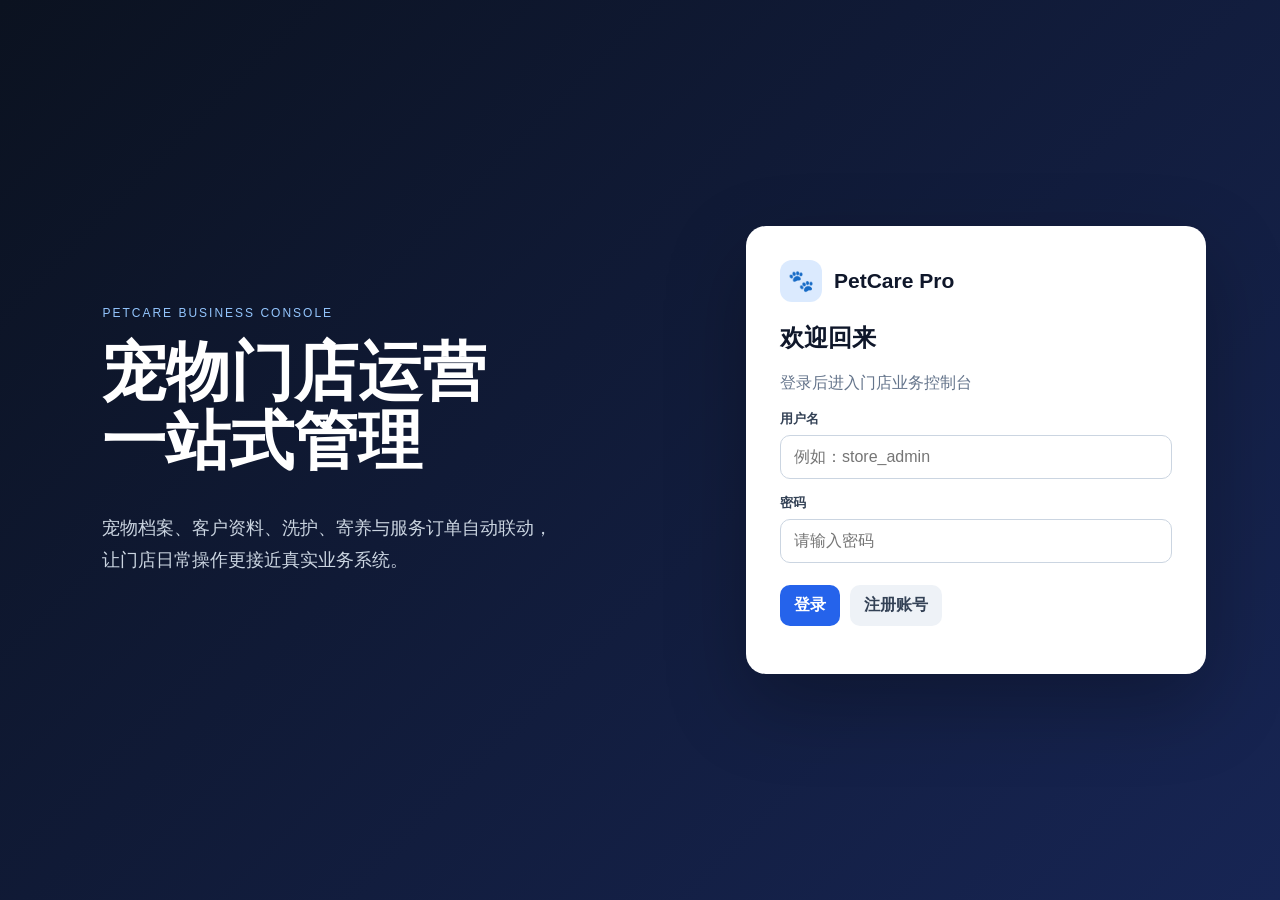
==== wwwroot/index.html @ d67b65ec "Add pet search in services and pet preview in customers" ====
<!doctype html>
<html lang="zh-CN">
<head>
<meta charset="utf-8">
<meta name="viewport" content="width=device-width,initial-scale=1">
<title>PetCare Pro</title>
<style>
:root{--navy:#0f172a;--blue:#2563eb;--blue2:#1d4ed8;--bg:#f6f8fc;--line:#e2e8f0;--muted:#64748b;--text:#0f172a;--white:#fff;--danger:#dc2626}
*{box-sizing:border-box}body{margin:0;font-family:Inter,"PingFang SC","Microsoft YaHei",sans-serif;background:var(--bg);color:var(--text)}button,input,select{font:inherit}.hidden{display:none!important}.login{min-height:100vh;display:grid;grid-template-columns:1.05fr .95fr;background:linear-gradient(135deg,#0b1220,#172554)}.hero{padding:8vw;color:#fff;display:flex;flex-direction:column;justify-content:center}.hero h1{font-size:clamp(36px,5vw,66px);line-height:1.08;margin:18px 0}.hero p{max-width:620px;color:#cbd5e1;font-size:18px;line-height:1.8}.kicker{font-size:12px;letter-spacing:2px;color:#93c5fd}.login-side{display:grid;place-items:center;padding:28px}.card-login{width:min(460px,94vw);background:#fff;border-radius:20px;padding:34px;box-shadow:0 30px 80px #0004}.brand{display:flex;align-items:center;gap:12px;font-size:21px;font-weight:800}.brandmark{width:42px;height:42px;display:grid;place-items:center;border-radius:12px;background:#dbeafe}.field{display:grid;gap:7px;margin-top:15px}.field label{font-size:13px;font-weight:700;color:#334155}.field input,.field select{width:100%;border:1px solid #cbd5e1;border-radius:10px;padding:12px 13px;background:#fff;outline:none}.field input:focus,.field select:focus{border-color:#2563eb;box-shadow:0 0 0 3px #2563eb18}.btn{border:0;border-radius:10px;padding:10px 14px;cursor:pointer;font-weight:700}.primary{background:var(--blue);color:white}.primary:hover{background:var(--blue2)}.secondary{background:#eef2f7;color:#334155}.danger{background:#fee2e2;color:#b91c1c}.login-actions{display:flex;gap:10px;margin-top:22px}.msg{margin-top:14px;color:#b91c1c;font-size:14px}.shell{display:grid;grid-template-columns:250px 1fr;min-height:100vh}.side{background:var(--navy);color:white;padding:22px 16px;position:sticky;top:0;height:100vh}.side .brand{padding:0 8px 22px;border-bottom:1px solid #ffffff14}.nav{display:grid;gap:6px;margin-top:22px}.nav button{border:0;background:transparent;color:#cbd5e1;text-align:left;padding:12px 14px;border-radius:10px;cursor:pointer}.nav button.active,.nav button:hover{background:#2563eb;color:white}.main{min-width:0}.topbar{height:76px;background:white;border-bottom:1px solid var(--line);display:flex;align-items:center;justify-content:space-between;padding:0 28px;position:sticky;top:0;z-index:5}.topbar h1{font-size:22px;margin:0}.topbar small{color:var(--muted)}.content{padding:26px}.stats{display:grid;grid-template-columns:repeat(4,1fr);gap:16px}.stat,.panel{background:white;border:1px solid #e6eaf0;border-radius:14px;box-shadow:0 4px 14px #0f172a0b}.stat{padding:22px}.stat b{font-size:30px;display:block;margin-top:8px}.panel{padding:20px;margin-top:18px}.toolbar{display:flex;gap:10px;justify-content:space-between;align-items:center;margin-bottom:16px}.toolbar .left{display:flex;gap:10px;align-items:center;flex-wrap:wrap}.search{border:1px solid #dbe2ea;border-radius:9px;padding:10px 12px;width:min(320px,52vw)}table{width:100%;border-collapse:collapse}th,td{padding:13px 10px;border-bottom:1px solid #edf0f4;text-align:left;font-size:14px}th{color:#475569;background:#f8fafc}.actions{display:flex;gap:7px}.empty{text-align:center;color:#94a3b8;padding:32px}.modal-bg{position:fixed;inset:0;background:#0f172a88;display:grid;place-items:center;padding:20px;z-index:20}.modal{width:min(650px,96vw);max-height:90vh;overflow:auto;background:#fff;border-radius:16px;padding:22px}.modal h3{margin:0 0 6px}.modal-sub{color:#64748b;font-size:13px;margin-bottom:14px}.grid2{display:grid;grid-template-columns:1fr 1fr;gap:12px}.modal-actions{display:flex;justify-content:flex-end;gap:9px;margin-top:20px}.hamb{display:none}.pet-grid{display:grid;grid-template-columns:repeat(3,1fr);gap:14px}.pet-card{border:1px solid #e2e8f0;border-radius:14px;padding:16px;background:#fff}.pet-card h4{margin:0 0 6px;font-size:17px}.pet-meta{font-size:13px;color:#64748b;line-height:1.7;margin-bottom:12px}.pet-actions{display:flex;gap:8px;flex-wrap:wrap}.section-title{display:flex;align-items:center;justify-content:space-between;gap:10px;margin-bottom:14px}.section-title h3{margin:0}.badge{display:inline-flex;align-items:center;padding:4px 8px;border-radius:999px;background:#eff6ff;color:#1d4ed8;font-size:12px;font-weight:700}.notice{padding:12px 14px;background:#eff6ff;border:1px solid #bfdbfe;border-radius:10px;color:#1e40af;font-size:13px;margin-bottom:14px}.pet-preview{margin-top:10px;border:1px solid #dbeafe;background:#f8fbff;border-radius:12px;padding:14px}.pet-preview strong{font-size:16px}.pet-preview small{display:block;color:#64748b;margin-top:5px;line-height:1.7}.search-area{display:flex;gap:10px;align-items:center;flex-wrap:wrap;margin:12px 0 16px}.search-area .search{flex:1;min-width:240px}.ellipsis-note{font-size:12px;color:#94a3b8;margin-top:10px}
@media(max-width:1100px){.pet-grid{grid-template-columns:repeat(2,1fr)}}
@media(max-width:900px){.login{grid-template-columns:1fr}.hero{display:none}.shell{grid-template-columns:1fr}.side{position:fixed;left:-260px;z-index:15;width:250px;transition:.2s}.side.open{left:0}.hamb{display:inline-flex}.stats{grid-template-columns:1fr 1fr}.content{padding:16px}.topbar{padding:0 16px}.toolbar{align-items:flex-start;flex-direction:column}.toolbar .left{width:100%}.search{width:100%}.panel{overflow:auto}}
@media(max-width:560px){.stats,.pet-grid,.grid2{grid-template-columns:1fr}.login-side{padding:14px}.card-login{padding:24px}th,td{white-space:nowrap}}
</style>
</head>
<body>
<div id="login" class="login"><section class="hero"><span class="kicker">PETCARE BUSINESS CONSOLE</span><h1>宠物门店运营<br>一站式管理</h1><p>宠物档案、客户资料、洗护、寄养与服务订单自动联动，让门店日常操作更接近真实业务系统。</p></section><section class="login-side"><div class="card-login"><div class="brand"><div class="brandmark">🐾</div>PetCare Pro</div><h2>欢迎回来</h2><p style="color:#64748b">登录后进入门店业务控制台</p><div class="field"><label>用户名</label><input id="username" placeholder="例如：store_admin"></div><div class="field"><label>密码</label><input id="password" type="password" placeholder="请输入密码"></div><div class="login-actions"><button class="btn primary" onclick="doLogin()">登录</button><button class="btn secondary" onclick="registerUser()">注册账号</button></div><div id="loginMsg" class="msg"></div></div></section></div>
<div id="app" class="shell hidden"><aside id="side" class="side"><div class="brand"><div class="brandmark">🐾</div><span>PetCare Pro</span></div><nav id="nav" class="nav"></nav></aside><main class="main"><header class="topbar"><div style="display:flex;align-items:center;gap:12px"><button class="btn secondary hamb" onclick="side.classList.toggle('open')">☰</button><div><h1 id="pageTitle">运营概览</h1><small id="pageSub">查看门店核心业务数据</small></div></div><div style="display:flex;align-items:center;gap:10px"><span id="who" style="font-weight:700"></span><button class="btn secondary" onclick="logout()">退出</button></div></header><section id="content" class="content"></section></main></div>
<div id="modal" class="modal-bg hidden" onclick="if(event.target===this)closeModal()"><div class="modal"><h3 id="modalTitle"></h3><div id="modalSub" class="modal-sub"></div><div id="modalBody"></div><div class="modal-actions"><button class="btn secondary" onclick="closeModal()">取消</button><button class="btn primary" id="modalSave">保存</button></div></div></div>
<script>
const navItems=[['dashboard','运营概览'],['pet','宠物管理'],['customer','客户管理'],['wash','洗护管理'],['boarding','寄养管理'],['order','服务订单']];
let current='dashboard',cache=[],pets=[];
const esc=s=>String(s??'').replace(/[&<>"']/g,m=>({'&':'&amp;','<':'&lt;','>':'&gt;','"':'&quot;',"'":'&#39;'}[m]));
async function api(url,opt={}){const r=await fetch(url,{credentials:'include',headers:{'Content-Type':'application/json',...(opt.headers||{})},...opt});if(r.status===401){showLogin();throw Error('请重新登录')}if(!r.ok)throw Error((await r.text()).replace(/^"|"$/g,'')||'操作失败');const t=await r.text();return t?JSON.parse(t):null}
async function refreshPets(){pets=await api('/api/pets')}
async function boot(){try{const me=await api('/api/auth/me');who.textContent=me.name;showApp();renderNav();await refreshPets();await go('dashboard')}catch{showLogin()}}
function showLogin(){login.classList.remove('hidden');app.classList.add('hidden')}function showApp(){login.classList.add('hidden');app.classList.remove('hidden')}
async function doLogin(){loginMsg.textContent='';try{const r=await api('/api/auth/login',{method:'POST',body:JSON.stringify({name:username.value,password:password.value})});who.textContent=r.name;showApp();renderNav();await refreshPets();await go('dashboard')}catch(e){loginMsg.style.color='#b91c1c';loginMsg.textContent='用户名或密码错误'}}
async function registerUser(){loginMsg.textContent='';try{await api('/api/auth/register',{method:'POST',body:JSON.stringify({name:username.value,password:password.value})});loginMsg.style.color='#15803d';loginMsg.textContent='注册成功，请点击登录'}catch(e){loginMsg.style.color='#b91c1c';loginMsg.textContent=e.message}}
async function logout(){await fetch('/api/auth/logout',{method:'POST',credentials:'include'});showLogin()}
function renderNav(){nav.innerHTML=navItems.map(([k,l])=>`<button class="${current===k?'active':''}" onclick="go('${k}')">${l}</button>`).join('')}
async function go(k){current=k;side.classList.remove('open');renderNav();if(k==='dashboard'){pageTitle.textContent='运营概览';pageSub.textContent='查看门店核心业务数据';const d=await api('/api/dashboard');content.innerHTML=`<div class="stats">${[['宠物档案',d.pets],['客户数量',d.customers],['寄养中',d.boardings],['服务订单',d.orders]].map(x=>`<div class="stat"><span style="color:#64748b">${x[0]}</span><b>${x[1]}</b></div>`).join('')}</div><div class="panel"><h3>业务联动</h3><p style="color:#64748b;line-height:1.8">洗护和寄养可按宠物编号、名称或品种搜索宠物；新增服务后自动生成订单。客户也可以绑定宠物编号并预览宠物档案。</p></div>`;return}
if(k==='pet'){pageTitle.textContent='宠物管理';pageSub.textContent='维护宠物档案，并同步给洗护与寄养使用';cache=await api('/api/pets');pets=cache;renderPetTable();return}
if(k==='wash'){pageTitle.textContent='洗护管理';pageSub.textContent='搜索宠物后快速添加洗护项目';await refreshPets();cache=await api('/api/washes');renderServicePage('wash');return}
if(k==='boarding'){pageTitle.textContent='寄养管理';pageSub.textContent='搜索宠物后快速添加寄养记录';await refreshPets();cache=await api('/api/boardings');renderServicePage('boarding');return}
if(k==='customer'){pageTitle.textContent='客户管理';pageSub.textContent='维护客户资料并关联宠物档案';await refreshPets();cache=await api('/api/customers');renderCustomerTable();return}
if(k==='order'){pageTitle.textContent='服务订单';pageSub.textContent='洗护和寄养新增后自动进入订单列表';cache=await api('/api/orders');renderOrderTable();return}}
function petCardHtml(p,kind){return `<div class="pet-card"><div class="section-title"><h4>${esc(p.name)}</h4><span class="badge">${esc(p.id)}</span></div><div class="pet-meta">品种：${esc(p.breed||'未填写')}<br>性别：${esc(p.gender||'未填写')} · 年龄：${esc(p.age??'未填写')} · 体重：${esc(p.weight??'未填写')} kg</div><div class="pet-actions"><button class="btn primary" onclick="openService('${kind}','${esc(p.id)}')">${kind==='wash'?'＋ 添加洗护':'＋ 添加寄养'}</button></div></div>`}
function renderServicePage(kind){const title=kind==='wash'?'查找洗护宠物':'查找寄养宠物';const cols=kind==='wash'?[['id','编号'],['petName','宠物'],['name','洗护项目'],['price','价格'],['time','预计时长']]:[['id','编号'],['petName','宠物'],['startDate','开始时间'],['endDate','结束时间'],['pricePerDay','每日价格'],['status','状态']];content.innerHTML=`<div class="panel"><div class="section-title"><div><h3>${title}</h3><div style="color:#64748b;font-size:13px;margin-top:5px">输入宠物编号、名称或品种进行搜索，不再一次性展示全部宠物</div></div><span class="badge">宠物 ${pets.length} 只</span></div><div class="search-area"><input id="petServiceSearch" class="search" placeholder="例如：PET001 / 豆豆 / 泰迪" oninput="searchPetsForService('${kind}')"><button class="btn secondary" onclick="clearPetSearch('${kind}')">清空</button></div><div id="petSearchResult"><div class="empty">请输入宠物编号、名称或品种开始搜索</div></div><div class="ellipsis-note">宠物较多时仅显示最相关的前 8 个结果，避免页面过长 ……</div></div><div class="panel"><div class="toolbar"><div class="left"><input id="recordSearch" class="search" placeholder="搜索已有服务记录" oninput="filterRecords('${kind}')"><button class="btn secondary" onclick="openService('${kind}')">＋ 手动新增</button></div><span style="color:#64748b">已有 ${cache.length} 条记录</span></div><div id="tableWrap"></div></div>`;drawTable(cache,cols,kind)}
function searchPetsForService(kind){const q=petServiceSearch.value.trim().toLowerCase();if(!q){petSearchResult.innerHTML='<div class="empty">请输入宠物编号、名称或品种开始搜索</div>';return}const matches=pets.filter(p=>[p.id,p.name,p.breed,p.gender].some(v=>String(v??'').toLowerCase().includes(q))).slice(0,8);petSearchResult.innerHTML=matches.length?`<div class="pet-grid">${matches.map(p=>petCardHtml(p,kind)).join('')}</div>`:'<div class="empty">没有找到对应宠物，请检查编号或名称</div>'}
function clearPetSearch(kind){petServiceSearch.value='';searchPetsForService(kind)}
function filterRecords(kind){const q=recordSearch.value.toLowerCase();const cols=kind==='wash'?[['id','编号'],['petName','宠物'],['name','洗护项目'],['price','价格'],['time','预计时长']]:[['id','编号'],['petName','宠物'],['startDate','开始时间'],['endDate','结束时间'],['pricePerDay','每日价格'],['status','状态']];drawTable(cache.filter(x=>JSON.stringify(x).toLowerCase().includes(q)),cols,kind)}
function renderPetTable(){const cols=[['id','编号'],['name','名称'],['age','年龄'],['breed','品种'],['gender','性别'],['weight','体重(kg)']];content.innerHTML=`<div class="panel"><div class="toolbar"><div class="left"><input id="petListSearch" class="search" placeholder="搜索宠物" oninput="filterPetList()"><button class="btn primary" onclick="openPet()">＋ 新增宠物</button></div><span style="color:#64748b">共 ${cache.length} 只</span></div><div id="tableWrap"></div></div>`;drawTable(cache,cols,'pet')}
function filterPetList(){const q=petListSearch.value.toLowerCase();drawTable(cache.filter(x=>JSON.stringify(x).toLowerCase().includes(q)),[['id','编号'],['name','名称'],['age','年龄'],['breed','品种'],['gender','性别'],['weight','体重(kg)']],'pet')}
function renderCustomerTable(){const cols=[['id','编号'],['name','姓名'],['phone','电话'],['petId','宠物编号'],['petName','宠物名称'],['address','地址']];content.innerHTML=`<div class="panel"><div class="toolbar"><div class="left"><input id="customerSearch" class="search" placeholder="搜索客户或宠物" oninput="filterCustomer()"><button class="btn primary" onclick="openCustomer()">＋ 新增客户</button></div><span style="color:#64748b">共 ${cache.length} 条</span></div><div id="tableWrap"></div></div>`;drawTable(cache,cols,'customer')}
function filterCustomer(){const q=customerSearch.value.toLowerCase();drawTable(cache.filter(x=>JSON.stringify(x).toLowerCase().includes(q)),[['id','编号'],['name','姓名'],['phone','电话'],['petId','宠物编号'],['petName','宠物名称'],['address','地址']],'customer')}
function renderOrderTable(){const cols=[['id','订单编号'],['petName','宠物'],['serviceType','服务类型'],['price','金额'],['createTime','创建时间'],['status','状态']];content.innerHTML=`<div class="panel"><div class="toolbar"><div class="left"><input id="orderSearch" class="search" placeholder="搜索订单" oninput="filterOrder()"><button class="btn primary" onclick="openOrder()">＋ 新增订单</button></div><span style="color:#64748b">共 ${cache.length} 条</span></div><div id="tableWrap"></div></div>`;drawTable(cache,cols,'order')}
function filterOrder(){const q=orderSearch.value.toLowerCase();drawTable(cache.filter(x=>JSON.stringify(x).toLowerCase().includes(q)),[['id','订单编号'],['petName','宠物'],['serviceType','服务类型'],['price','金额'],['createTime','创建时间'],['status','状态']],'order')}
function drawTable(list,cols,kind){tableWrap.innerHTML=list.length?`<table><thead><tr>${cols.map(c=>`<th>${c[1]}</th>`).join('')}<th>操作</th></tr></thead><tbody>${list.map(x=>`<tr>${cols.map(c=>`<td>${esc(x[c[0]]??'')}</td>`).join('')}<td class="actions"><button class="btn secondary" onclick='editRow("${kind}",${JSON.stringify(x).replace(/'/g,"&#39;")})'>编辑</button><button class="btn danger" onclick="removeRow('${kind}','${esc(x.id)}')">删除</button></td></tr>`).join('')}</tbody></table>`:`<div class="empty">暂无记录</div>`}
function petSelect(value=''){return `<select data-k="petId"><option value="">请选择宠物</option>${pets.map(p=>`<option value="${esc(p.id)}" ${p.id===value?'selected':''}>${esc(p.name)}（${esc(p.id)} · ${esc(p.breed||'未填品种')}）</option>`).join('')}</select>`}
function fld(label,key,value='',type='text',placeholder=''){return `<div class="field"><label>${label}</label><input data-k="${key}" type="${type}" value="${esc(value)}" placeholder="${esc(placeholder)}"></div>`}
function getData(){const d={};modalBody.querySelectorAll('[data-k]').forEach(i=>d[i.dataset.k]=i.value);return d}
function openPet(data=null){modal.classList.remove('hidden');modalTitle.textContent=data?'编辑宠物档案':'新增宠物档案';modalSub.textContent='保存后会自动同步给洗护、寄养和客户关联使用';modalBody.innerHTML=`<div class="grid2">${fld('宠物编号','id',data?.id||'','text','例如：PET001')}${fld('宠物名称','name',data?.name||'','text','例如：豆豆')}${fld('年龄','age',data?.age??'','number','例如：3')}<div class="field"><label>品种</label><input data-k="breed" list="breedList" value="${esc(data?.breed||'')}" placeholder="选择常用品种或自己输入"><datalist id="breedList"><option>泰迪</option><option>比熊</option><option>金毛</option><option>拉布拉多</option><option>柯基</option><option>柴犬</option><option>博美</option><option>边牧</option><option>英短</option><option>美短</option><option>布偶</option><option>中华田园猫</option></datalist></div><div class="field"><label>性别</label><select data-k="gender"><option value="">请选择公母</option><option ${data?.gender==='公'?'selected':''}>公</option><option ${data?.gender==='母'?'selected':''}>母</option><option ${data?.gender==='未知'?'selected':''}>未知</option></select></div>${fld('体重(kg)','weight',data?.weight??'','number','例如：6.5')}</div>`;if(data)modalBody.querySelector('[data-k="id"]').disabled=true;modalSave.onclick=async()=>{const d=getData();await api(data?`/api/pets/${encodeURIComponent(data.id)}`:'/api/pets',{method:data?'PUT':'POST',body:JSON.stringify(d)});closeModal();await go('pet')}}
function openService(kind,petId='',data=null){modal.classList.remove('hidden');modalTitle.textContent=kind==='wash'?(data?'编辑洗护记录':'新增洗护项目'):(data?'编辑寄养记录':'新增寄养记录');modalSub.textContent='宠物来源于宠物管理，保存后会自动生成服务订单';if(kind==='wash'){modalBody.innerHTML=`<div class="grid2">${fld('洗护编号','id',data?.id||'','text','例如：W001')}<div class="field"><label>宠物</label>${petSelect(data?.petId||petId)}</div>${fld('洗护项目','name',data?.name||'','text','例如：基础洗护')}${fld('价格','price',data?.price??'','number','例如：88')}${fld('预计时长','time',data?.time||'','text','例如：60分钟')}</div>`}else{modalBody.innerHTML=`<div class="grid2">${fld('寄养编号','id',data?.id||'','text','例如：B001')}<div class="field"><label>宠物</label>${petSelect(data?.petId||petId)}</div>${fld('开始时间','startDate',data?.startDate||'','datetime-local')}${fld('结束时间','endDate',data?.endDate||'','datetime-local')}${fld('每日价格','pricePerDay',data?.pricePerDay??'','number','例如：120')}<div class="field"><label>状态</label><select data-k="status"><option ${data?.status==='预约中'?'selected':''}>预约中</option><option ${data?.status==='寄养中'?'selected':''}>寄养中</option><option ${data?.status==='已完成'?'selected':''}>已完成</option></select></div></div>`}if(data)modalBody.querySelector('[data-k="id"]').disabled=true;modalSave.onclick=async()=>{const d=getData();const u=kind==='wash'?'/api/washes':'/api/boardings';await api(data?`${u}/${encodeURIComponent(data.id)}`:u,{method:data?'PUT':'POST',body:JSON.stringify(d)});closeModal();await go(kind)}}
function petPreviewHtml(p){return p?`<div class="pet-preview"><strong>🐾 ${esc(p.name)} <span class="badge">${esc(p.id)}</span></strong><small>品种：${esc(p.breed||'未填写')}　性别：${esc(p.gender||'未填写')}<br>年龄：${esc(p.age??'未填写')}　体重：${esc(p.weight??'未填写')} kg</small></div>`:`<div class="pet-preview" style="border-color:#fecaca;background:#fff7f7"><small style="color:#b91c1c">没有找到这个宠物编号</small></div>`}
function updateCustomerPetPreview(){const el=modalBody.querySelector('[data-k="petId"]');const box=document.getElementById('customerPetPreview');if(!el||!box)return;const id=el.value.trim().toLowerCase();if(!id){box.innerHTML='<div class="pet-preview"><small>输入宠物编号后，这里会显示对应宠物的小卡片</small></div>';return}const p=pets.find(x=>String(x.id).toLowerCase()===id);box.innerHTML=petPreviewHtml(p)}
function openCustomer(data=null){modal.classList.remove('hidden');modalTitle.textContent=data?'编辑客户':'新增客户';modalSub.textContent='填写宠物编号后，会立即显示对应宠物档案卡片';modalBody.innerHTML=`<div class="grid2">${fld('客户编号','id',data?.id||'','text','例如：C001')}${fld('客户姓名','name',data?.name||'','text','例如：张先生')}${fld('电话','phone',data?.phone||'','text','请输入联系电话')}${fld('地址','address',data?.address||'','text','请输入地址')}<div class="field" style="grid-column:1/-1"><label>宠物编号</label><input data-k="petId" value="${esc(data?.petId||'')}" placeholder="例如：PET001" oninput="updateCustomerPetPreview()"><div id="customerPetPreview"></div></div></div>`;if(data)modalBody.querySelector('[data-k="id"]').disabled=true;updateCustomerPetPreview();modalSave.onclick=async()=>{const d=getData();await api(data?`/api/customers/${encodeURIComponent(data.id)}`:'/api/customers',{method:data?'PUT':'POST',body:JSON.stringify(d)});closeModal();await go('customer')}}
function openOrder(data=null){modal.classList.remove('hidden');modalTitle.textContent=data?'编辑订单':'新增订单';modalSub.textContent='';modalBody.innerHTML=`<div class="grid2">${fld('订单编号','id',data?.id||'','text','例如：O001')}<div class="field"><label>宠物</label>${petSelect(data?.petId||'')}</div>${fld('服务类型','serviceType',data?.serviceType||'','text','例如：美容')}${fld('金额','price',data?.price??'','number','例如：100')}${fld('创建时间','createTime',data?.createTime||'','datetime-local')}<div class="field"><label>状态</label><select data-k="status"><option ${data?.status==='待完成'?'selected':''}>待完成</option><option ${data?.status==='进行中'?'selected':''}>进行中</option><option ${data?.status==='已完成'?'selected':''}>已完成</option></select></div></div>`;if(data)modalBody.querySelector('[data-k="id"]').disabled=true;modalSave.onclick=async()=>{const d=getData();await api(data?`/api/orders/${encodeURIComponent(data.id)}`:'/api/orders',{method:data?'PUT':'POST',body:JSON.stringify(d)});closeModal();await go('order')}}
function editRow(kind,data){if(kind==='pet')openPet(data);else if(kind==='wash'||kind==='boarding')openService(kind,'',data);else if(kind==='customer')openCustomer(data);else openOrder(data)}
async function removeRow(kind,id){if(!confirm('确定删除这条记录吗？'))return;const u={pet:'/api/pets',wash:'/api/washes',boarding:'/api/boardings',customer:'/api/customers',order:'/api/orders'}[kind];await api(`${u}/${encodeURIComponent(id)}`,{method:'DELETE'});await go(kind)}
function closeModal(){modal.classList.add('hidden')}
boot();
</script>
</body>
</html>
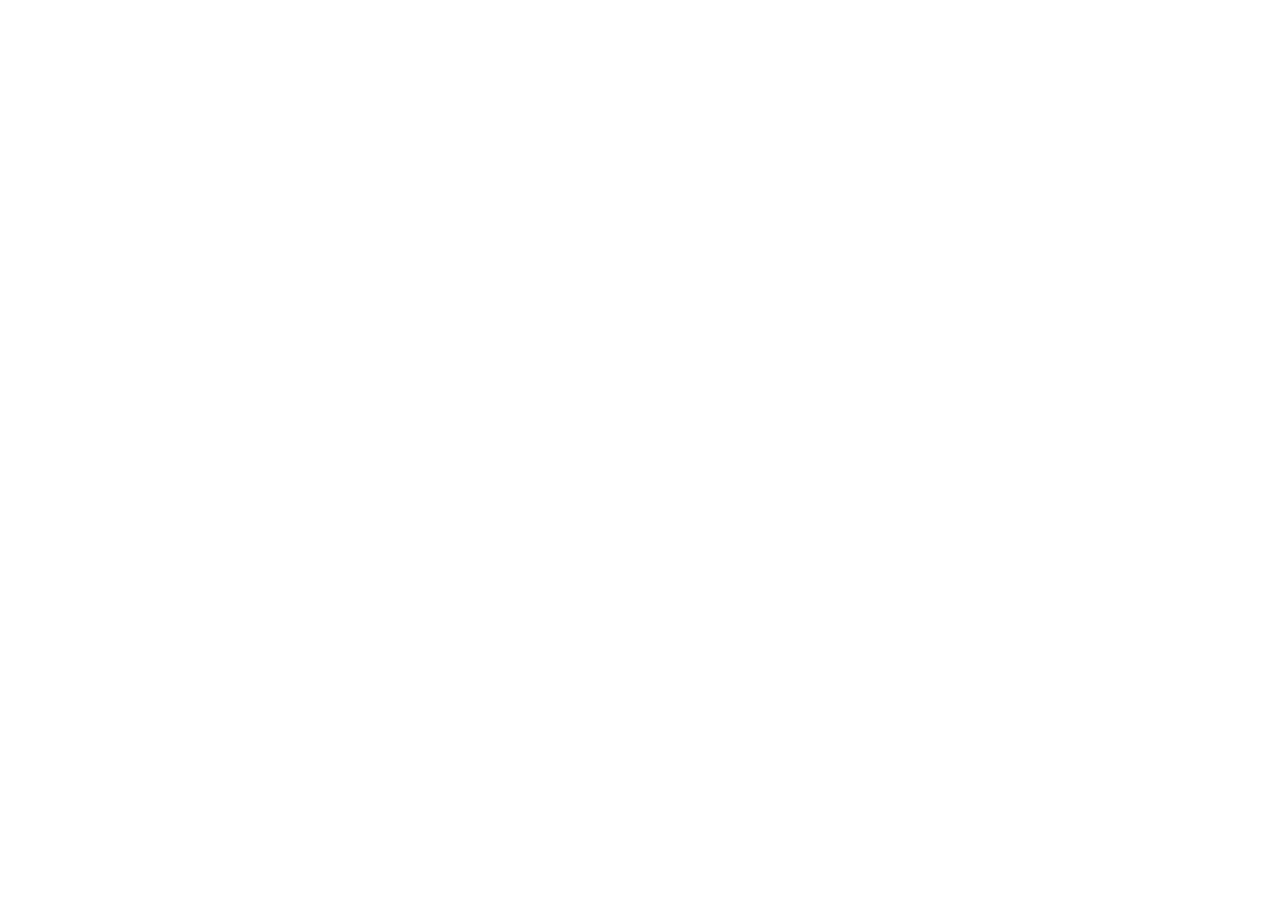
==== commit 31317174: "Show all pets in wash and boarding tables" ====
--- a/wwwroot/index.html
+++ b/wwwroot/index.html
@@ -6,59 +6,4 @@
 <title>PetCare Pro</title>
 <style>
 :root{--navy:#0f172a;--blue:#2563eb;--blue2:#1d4ed8;--bg:#f6f8fc;--line:#e2e8f0;--muted:#64748b;--text:#0f172a;--white:#fff;--danger:#dc2626}
-*{box-sizing:border-box}body{margin:0;font-family:Inter,"PingFang SC","Microsoft YaHei",sans-serif;background:var(--bg);color:var(--text)}button,input,select{font:inherit}.hidden{display:none!important}.login{min-height:100vh;display:grid;grid-template-columns:1.05fr .95fr;background:linear-gradient(135deg,#0b1220,#172554)}.hero{padding:8vw;color:#fff;display:flex;flex-direction:column;justify-content:center}.hero h1{font-size:clamp(36px,5vw,66px);line-height:1.08;margin:18px 0}.hero p{max-width:620px;color:#cbd5e1;font-size:18px;line-height:1.8}.kicker{font-size:12px;letter-spacing:2px;color:#93c5fd}.login-side{display:grid;place-items:center;padding:28px}.card-login{width:min(460px,94vw);background:#fff;border-radius:20px;padding:34px;box-shadow:0 30px 80px #0004}.brand{display:flex;align-items:center;gap:12px;font-size:21px;font-weight:800}.brandmark{width:42px;height:42px;display:grid;place-items:center;border-radius:12px;background:#dbeafe}.field{display:grid;gap:7px;margin-top:15px}.field label{font-size:13px;font-weight:700;color:#334155}.field input,.field select{width:100%;border:1px solid #cbd5e1;border-radius:10px;padding:12px 13px;background:#fff;outline:none}.field input:focus,.field select:focus{border-color:#2563eb;box-shadow:0 0 0 3px #2563eb18}.btn{border:0;border-radius:10px;padding:10px 14px;cursor:pointer;font-weight:700}.primary{background:var(--blue);color:white}.primary:hover{background:var(--blue2)}.secondary{background:#eef2f7;color:#334155}.danger{background:#fee2e2;color:#b91c1c}.login-actions{display:flex;gap:10px;margin-top:22px}.msg{margin-top:14px;color:#b91c1c;font-size:14px}.shell{display:grid;grid-template-columns:250px 1fr;min-height:100vh}.side{background:var(--navy);color:white;padding:22px 16px;position:sticky;top:0;height:100vh}.side .brand{padding:0 8px 22px;border-bottom:1px solid #ffffff14}.nav{display:grid;gap:6px;margin-top:22px}.nav button{border:0;background:transparent;color:#cbd5e1;text-align:left;padding:12px 14px;border-radius:10px;cursor:pointer}.nav button.active,.nav button:hover{background:#2563eb;color:white}.main{min-width:0}.topbar{height:76px;background:white;border-bottom:1px solid var(--line);display:flex;align-items:center;justify-content:space-between;padding:0 28px;position:sticky;top:0;z-index:5}.topbar h1{font-size:22px;margin:0}.topbar small{color:var(--muted)}.content{padding:26px}.stats{display:grid;grid-template-columns:repeat(4,1fr);gap:16px}.stat,.panel{background:white;border:1px solid #e6eaf0;border-radius:14px;box-shadow:0 4px 14px #0f172a0b}.stat{padding:22px}.stat b{font-size:30px;display:block;margin-top:8px}.panel{padding:20px;margin-top:18px}.toolbar{display:flex;gap:10px;justify-content:space-between;align-items:center;margin-bottom:16px}.toolbar .left{display:flex;gap:10px;align-items:center;flex-wrap:wrap}.search{border:1px solid #dbe2ea;border-radius:9px;padding:10px 12px;width:min(320px,52vw)}table{width:100%;border-collapse:collapse}th,td{padding:13px 10px;border-bottom:1px solid #edf0f4;text-align:left;font-size:14px}th{color:#475569;background:#f8fafc}.actions{display:flex;gap:7px}.empty{text-align:center;color:#94a3b8;padding:32px}.modal-bg{position:fixed;inset:0;background:#0f172a88;display:grid;place-items:center;padding:20px;z-index:20}.modal{width:min(650px,96vw);max-height:90vh;overflow:auto;background:#fff;border-radius:16px;padding:22px}.modal h3{margin:0 0 6px}.modal-sub{color:#64748b;font-size:13px;margin-bottom:14px}.grid2{display:grid;grid-template-columns:1fr 1fr;gap:12px}.modal-actions{display:flex;justify-content:flex-end;gap:9px;margin-top:20px}.hamb{display:none}.pet-grid{display:grid;grid-template-columns:repeat(3,1fr);gap:14px}.pet-card{border:1px solid #e2e8f0;border-radius:14px;padding:16px;background:#fff}.pet-card h4{margin:0 0 6px;font-size:17px}.pet-meta{font-size:13px;color:#64748b;line-height:1.7;margin-bottom:12px}.pet-actions{display:flex;gap:8px;flex-wrap:wrap}.section-title{display:flex;align-items:center;justify-content:space-between;gap:10px;margin-bottom:14px}.section-title h3{margin:0}.badge{display:inline-flex;align-items:center;padding:4px 8px;border-radius:999px;background:#eff6ff;color:#1d4ed8;font-size:12px;font-weight:700}.notice{padding:12px 14px;background:#eff6ff;border:1px solid #bfdbfe;border-radius:10px;color:#1e40af;font-size:13px;margin-bottom:14px}.pet-preview{margin-top:10px;border:1px solid #dbeafe;background:#f8fbff;border-radius:12px;padding:14px}.pet-preview strong{font-size:16px}.pet-preview small{display:block;color:#64748b;margin-top:5px;line-height:1.7}.search-area{display:flex;gap:10px;align-items:center;flex-wrap:wrap;margin:12px 0 16px}.search-area .search{flex:1;min-width:240px}.ellipsis-note{font-size:12px;color:#94a3b8;margin-top:10px}
-@media(max-width:1100px){.pet-grid{grid-template-columns:repeat(2,1fr)}}
-@media(max-width:900px){.login{grid-template-columns:1fr}.hero{display:none}.shell{grid-template-columns:1fr}.side{position:fixed;left:-260px;z-index:15;width:250px;transition:.2s}.side.open{left:0}.hamb{display:inline-flex}.stats{grid-template-columns:1fr 1fr}.content{padding:16px}.topbar{padding:0 16px}.toolbar{align-items:flex-start;flex-direction:column}.toolbar .left{width:100%}.search{width:100%}.panel{overflow:auto}}
-@media(max-width:560px){.stats,.pet-grid,.grid2{grid-template-columns:1fr}.login-side{padding:14px}.card-login{padding:24px}th,td{white-space:nowrap}}
-</style>
-</head>
-<body>
-<div id="login" class="login"><section class="hero"><span class="kicker">PETCARE BUSINESS CONSOLE</span><h1>宠物门店运营<br>一站式管理</h1><p>宠物档案、客户资料、洗护、寄养与服务订单自动联动，让门店日常操作更接近真实业务系统。</p></section><section class="login-side"><div class="card-login"><div class="brand"><div class="brandmark">🐾</div>PetCare Pro</div><h2>欢迎回来</h2><p style="color:#64748b">登录后进入门店业务控制台</p><div class="field"><label>用户名</label><input id="username" placeholder="例如：store_admin"></div><div class="field"><label>密码</label><input id="password" type="password" placeholder="请输入密码"></div><div class="login-actions"><button class="btn primary" onclick="doLogin()">登录</button><button class="btn secondary" onclick="registerUser()">注册账号</button></div><div id="loginMsg" class="msg"></div></div></section></div>
-<div id="app" class="shell hidden"><aside id="side" class="side"><div class="brand"><div class="brandmark">🐾</div><span>PetCare Pro</span></div><nav id="nav" class="nav"></nav></aside><main class="main"><header class="topbar"><div style="display:flex;align-items:center;gap:12px"><button class="btn secondary hamb" onclick="side.classList.toggle('open')">☰</button><div><h1 id="pageTitle">运营概览</h1><small id="pageSub">查看门店核心业务数据</small></div></div><div style="display:flex;align-items:center;gap:10px"><span id="who" style="font-weight:700"></span><button class="btn secondary" onclick="logout()">退出</button></div></header><section id="content" class="content"></section></main></div>
-<div id="modal" class="modal-bg hidden" onclick="if(event.target===this)closeModal()"><div class="modal"><h3 id="modalTitle"></h3><div id="modalSub" class="modal-sub"></div><div id="modalBody"></div><div class="modal-actions"><button class="btn secondary" onclick="closeModal()">取消</button><button class="btn primary" id="modalSave">保存</button></div></div></div>
-<script>
-const navItems=[['dashboard','运营概览'],['pet','宠物管理'],['customer','客户管理'],['wash','洗护管理'],['boarding','寄养管理'],['order','服务订单']];
-let current='dashboard',cache=[],pets=[];
-const esc=s=>String(s??'').replace(/[&<>"']/g,m=>({'&':'&amp;','<':'&lt;','>':'&gt;','"':'&quot;',"'":'&#39;'}[m]));
-async function api(url,opt={}){const r=await fetch(url,{credentials:'include',headers:{'Content-Type':'application/json',...(opt.headers||{})},...opt});if(r.status===401){showLogin();throw Error('请重新登录')}if(!r.ok)throw Error((await r.text()).replace(/^"|"$/g,'')||'操作失败');const t=await r.text();return t?JSON.parse(t):null}
-async function refreshPets(){pets=await api('/api/pets')}
-async function boot(){try{const me=await api('/api/auth/me');who.textContent=me.name;showApp();renderNav();await refreshPets();await go('dashboard')}catch{showLogin()}}
-function showLogin(){login.classList.remove('hidden');app.classList.add('hidden')}function showApp(){login.classList.add('hidden');app.classList.remove('hidden')}
-async function doLogin(){loginMsg.textContent='';try{const r=await api('/api/auth/login',{method:'POST',body:JSON.stringify({name:username.value,password:password.value})});who.textContent=r.name;showApp();renderNav();await refreshPets();await go('dashboard')}catch(e){loginMsg.style.color='#b91c1c';loginMsg.textContent='用户名或密码错误'}}
-async function registerUser(){loginMsg.textContent='';try{await api('/api/auth/register',{method:'POST',body:JSON.stringify({name:username.value,password:password.value})});loginMsg.style.color='#15803d';loginMsg.textContent='注册成功，请点击登录'}catch(e){loginMsg.style.color='#b91c1c';loginMsg.textContent=e.message}}
-async function logout(){await fetch('/api/auth/logout',{method:'POST',credentials:'include'});showLogin()}
-function renderNav(){nav.innerHTML=navItems.map(([k,l])=>`<button class="${current===k?'active':''}" onclick="go('${k}')">${l}</button>`).join('')}
-async function go(k){current=k;side.classList.remove('open');renderNav();if(k==='dashboard'){pageTitle.textContent='运营概览';pageSub.textContent='查看门店核心业务数据';const d=await api('/api/dashboard');content.innerHTML=`<div class="stats">${[['宠物档案',d.pets],['客户数量',d.customers],['寄养中',d.boardings],['服务订单',d.orders]].map(x=>`<div class="stat"><span style="color:#64748b">${x[0]}</span><b>${x[1]}</b></div>`).join('')}</div><div class="panel"><h3>业务联动</h3><p style="color:#64748b;line-height:1.8">洗护和寄养可按宠物编号、名称或品种搜索宠物；新增服务后自动生成订单。客户也可以绑定宠物编号并预览宠物档案。</p></div>`;return}
-if(k==='pet'){pageTitle.textContent='宠物管理';pageSub.textContent='维护宠物档案，并同步给洗护与寄养使用';cache=await api('/api/pets');pets=cache;renderPetTable();return}
-if(k==='wash'){pageTitle.textContent='洗护管理';pageSub.textContent='搜索宠物后快速添加洗护项目';await refreshPets();cache=await api('/api/washes');renderServicePage('wash');return}
-if(k==='boarding'){pageTitle.textContent='寄养管理';pageSub.textContent='搜索宠物后快速添加寄养记录';await refreshPets();cache=await api('/api/boardings');renderServicePage('boarding');return}
-if(k==='customer'){pageTitle.textContent='客户管理';pageSub.textContent='维护客户资料并关联宠物档案';await refreshPets();cache=await api('/api/customers');renderCustomerTable();return}
-if(k==='order'){pageTitle.textContent='服务订单';pageSub.textContent='洗护和寄养新增后自动进入订单列表';cache=await api('/api/orders');renderOrderTable();return}}
-function petCardHtml(p,kind){return `<div class="pet-card"><div class="section-title"><h4>${esc(p.name)}</h4><span class="badge">${esc(p.id)}</span></div><div class="pet-meta">品种：${esc(p.breed||'未填写')}<br>性别：${esc(p.gender||'未填写')} · 年龄：${esc(p.age??'未填写')} · 体重：${esc(p.weight??'未填写')} kg</div><div class="pet-actions"><button class="btn primary" onclick="openService('${kind}','${esc(p.id)}')">${kind==='wash'?'＋ 添加洗护':'＋ 添加寄养'}</button></div></div>`}
-function renderServicePage(kind){const title=kind==='wash'?'查找洗护宠物':'查找寄养宠物';const cols=kind==='wash'?[['id','编号'],['petName','宠物'],['name','洗护项目'],['price','价格'],['time','预计时长']]:[['id','编号'],['petName','宠物'],['startDate','开始时间'],['endDate','结束时间'],['pricePerDay','每日价格'],['status','状态']];content.innerHTML=`<div class="panel"><div class="section-title"><div><h3>${title}</h3><div style="color:#64748b;font-size:13px;margin-top:5px">输入宠物编号、名称或品种进行搜索，不再一次性展示全部宠物</div></div><span class="badge">宠物 ${pets.length} 只</span></div><div class="search-area"><input id="petServiceSearch" class="search" placeholder="例如：PET001 / 豆豆 / 泰迪" oninput="searchPetsForService('${kind}')"><button class="btn secondary" onclick="clearPetSearch('${kind}')">清空</button></div><div id="petSearchResult"><div class="empty">请输入宠物编号、名称或品种开始搜索</div></div><div class="ellipsis-note">宠物较多时仅显示最相关的前 8 个结果，避免页面过长 ……</div></div><div class="panel"><div class="toolbar"><div class="left"><input id="recordSearch" class="search" placeholder="搜索已有服务记录" oninput="filterRecords('${kind}')"><button class="btn secondary" onclick="openService('${kind}')">＋ 手动新增</button></div><span style="color:#64748b">已有 ${cache.length} 条记录</span></div><div id="tableWrap"></div></div>`;drawTable(cache,cols,kind)}
-function searchPetsForService(kind){const q=petServiceSearch.value.trim().toLowerCase();if(!q){petSearchResult.innerHTML='<div class="empty">请输入宠物编号、名称或品种开始搜索</div>';return}const matches=pets.filter(p=>[p.id,p.name,p.breed,p.gender].some(v=>String(v??'').toLowerCase().includes(q))).slice(0,8);petSearchResult.innerHTML=matches.length?`<div class="pet-grid">${matches.map(p=>petCardHtml(p,kind)).join('')}</div>`:'<div class="empty">没有找到对应宠物，请检查编号或名称</div>'}
-function clearPetSearch(kind){petServiceSearch.value='';searchPetsForService(kind)}
-function filterRecords(kind){const q=recordSearch.value.toLowerCase();const cols=kind==='wash'?[['id','编号'],['petName','宠物'],['name','洗护项目'],['price','价格'],['time','预计时长']]:[['id','编号'],['petName','宠物'],['startDate','开始时间'],['endDate','结束时间'],['pricePerDay','每日价格'],['status','状态']];drawTable(cache.filter(x=>JSON.stringify(x).toLowerCase().includes(q)),cols,kind)}
-function renderPetTable(){const cols=[['id','编号'],['name','名称'],['age','年龄'],['breed','品种'],['gender','性别'],['weight','体重(kg)']];content.innerHTML=`<div class="panel"><div class="toolbar"><div class="left"><input id="petListSearch" class="search" placeholder="搜索宠物" oninput="filterPetList()"><button class="btn primary" onclick="openPet()">＋ 新增宠物</button></div><span style="color:#64748b">共 ${cache.length} 只</span></div><div id="tableWrap"></div></div>`;drawTable(cache,cols,'pet')}
-function filterPetList(){const q=petListSearch.value.toLowerCase();drawTable(cache.filter(x=>JSON.stringify(x).toLowerCase().includes(q)),[['id','编号'],['name','名称'],['age','年龄'],['breed','品种'],['gender','性别'],['weight','体重(kg)']],'pet')}
-function renderCustomerTable(){const cols=[['id','编号'],['name','姓名'],['phone','电话'],['petId','宠物编号'],['petName','宠物名称'],['address','地址']];content.innerHTML=`<div class="panel"><div class="toolbar"><div class="left"><input id="customerSearch" class="search" placeholder="搜索客户或宠物" oninput="filterCustomer()"><button class="btn primary" onclick="openCustomer()">＋ 新增客户</button></div><span style="color:#64748b">共 ${cache.length} 条</span></div><div id="tableWrap"></div></div>`;drawTable(cache,cols,'customer')}
-function filterCustomer(){const q=customerSearch.value.toLowerCase();drawTable(cache.filter(x=>JSON.stringify(x).toLowerCase().includes(q)),[['id','编号'],['name','姓名'],['phone','电话'],['petId','宠物编号'],['petName','宠物名称'],['address','地址']],'customer')}
-function renderOrderTable(){const cols=[['id','订单编号'],['petName','宠物'],['serviceType','服务类型'],['price','金额'],['createTime','创建时间'],['status','状态']];content.innerHTML=`<div class="panel"><div class="toolbar"><div class="left"><input id="orderSearch" class="search" placeholder="搜索订单" oninput="filterOrder()"><button class="btn primary" onclick="openOrder()">＋ 新增订单</button></div><span style="color:#64748b">共 ${cache.length} 条</span></div><div id="tableWrap"></div></div>`;drawTable(cache,cols,'order')}
-function filterOrder(){const q=orderSearch.value.toLowerCase();drawTable(cache.filter(x=>JSON.stringify(x).toLowerCase().includes(q)),[['id','订单编号'],['petName','宠物'],['serviceType','服务类型'],['price','金额'],['createTime','创建时间'],['status','状态']],'order')}
-function drawTable(list,cols,kind){tableWrap.innerHTML=list.length?`<table><thead><tr>${cols.map(c=>`<th>${c[1]}</th>`).join('')}<th>操作</th></tr></thead><tbody>${list.map(x=>`<tr>${cols.map(c=>`<td>${esc(x[c[0]]??'')}</td>`).join('')}<td class="actions"><button class="btn secondary" onclick='editRow("${kind}",${JSON.stringify(x).replace(/'/g,"&#39;")})'>编辑</button><button class="btn danger" onclick="removeRow('${kind}','${esc(x.id)}')">删除</button></td></tr>`).join('')}</tbody></table>`:`<div class="empty">暂无记录</div>`}
-function petSelect(value=''){return `<select data-k="petId"><option value="">请选择宠物</option>${pets.map(p=>`<option value="${esc(p.id)}" ${p.id===value?'selected':''}>${esc(p.name)}（${esc(p.id)} · ${esc(p.breed||'未填品种')}）</option>`).join('')}</select>`}
-function fld(label,key,value='',type='text',placeholder=''){return `<div class="field"><label>${label}</label><input data-k="${key}" type="${type}" value="${esc(value)}" placeholder="${esc(placeholder)}"></div>`}
-function getData(){const d={};modalBody.querySelectorAll('[data-k]').forEach(i=>d[i.dataset.k]=i.value);return d}
-function openPet(data=null){modal.classList.remove('hidden');modalTitle.textContent=data?'编辑宠物档案':'新增宠物档案';modalSub.textContent='保存后会自动同步给洗护、寄养和客户关联使用';modalBody.innerHTML=`<div class="grid2">${fld('宠物编号','id',data?.id||'','text','例如：PET001')}${fld('宠物名称','name',data?.name||'','text','例如：豆豆')}${fld('年龄','age',data?.age??'','number','例如：3')}<div class="field"><label>品种</label><input data-k="breed" list="breedList" value="${esc(data?.breed||'')}" placeholder="选择常用品种或自己输入"><datalist id="breedList"><option>泰迪</option><option>比熊</option><option>金毛</option><option>拉布拉多</option><option>柯基</option><option>柴犬</option><option>博美</option><option>边牧</option><option>英短</option><option>美短</option><option>布偶</option><option>中华田园猫</option></datalist></div><div class="field"><label>性别</label><select data-k="gender"><option value="">请选择公母</option><option ${data?.gender==='公'?'selected':''}>公</option><option ${data?.gender==='母'?'selected':''}>母</option><option ${data?.gender==='未知'?'selected':''}>未知</option></select></div>${fld('体重(kg)','weight',data?.weight??'','number','例如：6.5')}</div>`;if(data)modalBody.querySelector('[data-k="id"]').disabled=true;modalSave.onclick=async()=>{const d=getData();await api(data?`/api/pets/${encodeURIComponent(data.id)}`:'/api/pets',{method:data?'PUT':'POST',body:JSON.stringify(d)});closeModal();await go('pet')}}
-function openService(kind,petId='',data=null){modal.classList.remove('hidden');modalTitle.textContent=kind==='wash'?(data?'编辑洗护记录':'新增洗护项目'):(data?'编辑寄养记录':'新增寄养记录');modalSub.textContent='宠物来源于宠物管理，保存后会自动生成服务订单';if(kind==='wash'){modalBody.innerHTML=`<div class="grid2">${fld('洗护编号','id',data?.id||'','text','例如：W001')}<div class="field"><label>宠物</label>${petSelect(data?.petId||petId)}</div>${fld('洗护项目','name',data?.name||'','text','例如：基础洗护')}${fld('价格','price',data?.price??'','number','例如：88')}${fld('预计时长','time',data?.time||'','text','例如：60分钟')}</div>`}else{modalBody.innerHTML=`<div class="grid2">${fld('寄养编号','id',data?.id||'','text','例如：B001')}<div class="field"><label>宠物</label>${petSelect(data?.petId||petId)}</div>${fld('开始时间','startDate',data?.startDate||'','datetime-local')}${fld('结束时间','endDate',data?.endDate||'','datetime-local')}${fld('每日价格','pricePerDay',data?.pricePerDay??'','number','例如：120')}<div class="field"><label>状态</label><select data-k="status"><option ${data?.status==='预约中'?'selected':''}>预约中</option><option ${data?.status==='寄养中'?'selected':''}>寄养中</option><option ${data?.status==='已完成'?'selected':''}>已完成</option></select></div></div>`}if(data)modalBody.querySelector('[data-k="id"]').disabled=true;modalSave.onclick=async()=>{const d=getData();const u=kind==='wash'?'/api/washes':'/api/boardings';await api(data?`${u}/${encodeURIComponent(data.id)}`:u,{method:data?'PUT':'POST',body:JSON.stringify(d)});closeModal();await go(kind)}}
-function petPreviewHtml(p){return p?`<div class="pet-preview"><strong>🐾 ${esc(p.name)} <span class="badge">${esc(p.id)}</span></strong><small>品种：${esc(p.breed||'未填写')}　性别：${esc(p.gender||'未填写')}<br>年龄：${esc(p.age??'未填写')}　体重：${esc(p.weight??'未填写')} kg</small></div>`:`<div class="pet-preview" style="border-color:#fecaca;background:#fff7f7"><small style="color:#b91c1c">没有找到这个宠物编号</small></div>`}
-function updateCustomerPetPreview(){const el=modalBody.querySelector('[data-k="petId"]');const box=document.getElementById('customerPetPreview');if(!el||!box)return;const id=el.value.trim().toLowerCase();if(!id){box.innerHTML='<div class="pet-preview"><small>输入宠物编号后，这里会显示对应宠物的小卡片</small></div>';return}const p=pets.find(x=>String(x.id).toLowerCase()===id);box.innerHTML=petPreviewHtml(p)}
-function openCustomer(data=null){modal.classList.remove('hidden');modalTitle.textContent=data?'编辑客户':'新增客户';modalSub.textContent='填写宠物编号后，会立即显示对应宠物档案卡片';modalBody.innerHTML=`<div class="grid2">${fld('客户编号','id',data?.id||'','text','例如：C001')}${fld('客户姓名','name',data?.name||'','text','例如：张先生')}${fld('电话','phone',data?.phone||'','text','请输入联系电话')}${fld('地址','address',data?.address||'','text','请输入地址')}<div class="field" style="grid-column:1/-1"><label>宠物编号</label><input data-k="petId" value="${esc(data?.petId||'')}" placeholder="例如：PET001" oninput="updateCustomerPetPreview()"><div id="customerPetPreview"></div></div></div>`;if(data)modalBody.querySelector('[data-k="id"]').disabled=true;updateCustomerPetPreview();modalSave.onclick=async()=>{const d=getData();await api(data?`/api/customers/${encodeURIComponent(data.id)}`:'/api/customers',{method:data?'PUT':'POST',body:JSON.stringify(d)});closeModal();await go('customer')}}
-function openOrder(data=null){modal.classList.remove('hidden');modalTitle.textContent=data?'编辑订单':'新增订单';modalSub.textContent='';modalBody.innerHTML=`<div class="grid2">${fld('订单编号','id',data?.id||'','text','例如：O001')}<div class="field"><label>宠物</label>${petSelect(data?.petId||'')}</div>${fld('服务类型','serviceType',data?.serviceType||'','text','例如：美容')}${fld('金额','price',data?.price??'','number','例如：100')}${fld('创建时间','createTime',data?.createTime||'','datetime-local')}<div class="field"><label>状态</label><select data-k="status"><option ${data?.status==='待完成'?'selected':''}>待完成</option><option ${data?.status==='进行中'?'selected':''}>进行中</option><option ${data?.status==='已完成'?'selected':''}>已完成</option></select></div></div>`;if(data)modalBody.querySelector('[data-k="id"]').disabled=true;modalSave.onclick=async()=>{const d=getData();await api(data?`/api/orders/${encodeURIComponent(data.id)}`:'/api/orders',{method:data?'PUT':'POST',body:JSON.stringify(d)});closeModal();await go('order')}}
-function editRow(kind,data){if(kind==='pet')openPet(data);else if(kind==='wash'||kind==='boarding')openService(kind,'',data);else if(kind==='customer')openCustomer(data);else openOrder(data)}
-async function removeRow(kind,id){if(!confirm('确定删除这条记录吗？'))return;const u={pet:'/api/pets',wash:'/api/washes',boarding:'/api/boardings',customer:'/api/customers',order:'/api/orders'}[kind];await api(`${u}/${encodeURIComponent(id)}`,{method:'DELETE'});await go(kind)}
-function closeModal(){modal.classList.add('hidden')}
-boot();
-</script>
-</body>
-</html>+*{box-sizing:border-box}body{margin:0;font-family:Inter,"PingFang SC","Microsoft YaHei",sans
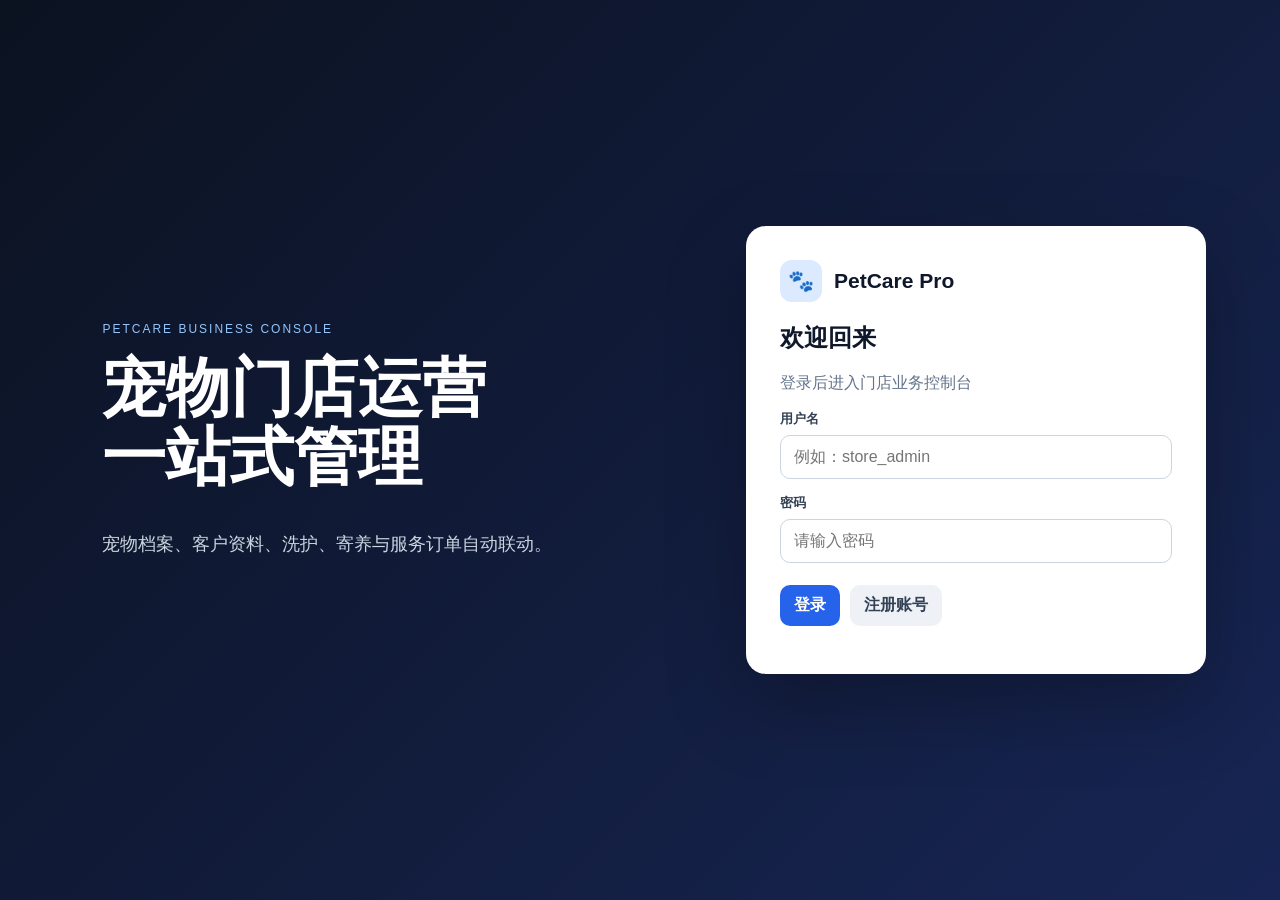
==== commit 7479fdcb: "Restore full UI and show all pets in service pages" ====
--- a/wwwroot/index.html
+++ b/wwwroot/index.html
@@ -6,4 +6,53 @@
 <title>PetCare Pro</title>
 <style>
 :root{--navy:#0f172a;--blue:#2563eb;--blue2:#1d4ed8;--bg:#f6f8fc;--line:#e2e8f0;--muted:#64748b;--text:#0f172a;--white:#fff;--danger:#dc2626}
-*{box-sizing:border-box}body{margin:0;font-family:Inter,"PingFang SC","Microsoft YaHei",sans+*{box-sizing:border-box}body{margin:0;font-family:Inter,"PingFang SC","Microsoft YaHei",sans-serif;background:var(--bg);color:var(--text)}button,input,select{font:inherit}.hidden{display:none!important}.login{min-height:100vh;display:grid;grid-template-columns:1.05fr .95fr;background:linear-gradient(135deg,#0b1220,#172554)}.hero{padding:8vw;color:#fff;display:flex;flex-direction:column;justify-content:center}.hero h1{font-size:clamp(36px,5vw,66px);line-height:1.08;margin:18px 0}.hero p{max-width:620px;color:#cbd5e1;font-size:18px;line-height:1.8}.kicker{font-size:12px;letter-spacing:2px;color:#93c5fd}.login-side{display:grid;place-items:center;padding:28px}.card-login{width:min(460px,94vw);background:#fff;border-radius:20px;padding:34px;box-shadow:0 30px 80px #0004}.brand{display:flex;align-items:center;gap:12px;font-size:21px;font-weight:800}.brandmark{width:42px;height:42px;display:grid;place-items:center;border-radius:12px;background:#dbeafe}.field{display:grid;gap:7px;margin-top:15px}.field label{font-size:13px;font-weight:700;color:#334155}.field input,.field select{width:100%;border:1px solid #cbd5e1;border-radius:10px;padding:12px 13px;background:#fff;outline:none}.field input:focus,.field select:focus{border-color:#2563eb;box-shadow:0 0 0 3px #2563eb18}.btn{border:0;border-radius:10px;padding:10px 14px;cursor:pointer;font-weight:700}.primary{background:var(--blue);color:white}.primary:hover{background:var(--blue2)}.secondary{background:#eef2f7;color:#334155}.danger{background:#fee2e2;color:#b91c1c}.login-actions{display:flex;gap:10px;margin-top:22px}.msg{margin-top:14px;color:#b91c1c;font-size:14px}.shell{display:grid;grid-template-columns:250px 1fr;min-height:100vh}.side{background:var(--navy);color:white;padding:22px 16px;position:sticky;top:0;height:100vh}.side .brand{padding:0 8px 22px;border-bottom:1px solid #ffffff14}.nav{display:grid;gap:6px;margin-top:22px}.nav button{border:0;background:transparent;color:#cbd5e1;text-align:left;padding:12px 14px;border-radius:10px;cursor:pointer}.nav button.active,.nav button:hover{background:#2563eb;color:white}.main{min-width:0}.topbar{height:76px;background:white;border-bottom:1px solid var(--line);display:flex;align-items:center;justify-content:space-between;padding:0 28px;position:sticky;top:0;z-index:5}.topbar h1{font-size:22px;margin:0}.topbar small{color:var(--muted)}.content{padding:26px}.stats{display:grid;grid-template-columns:repeat(4,1fr);gap:16px}.stat,.panel{background:white;border:1px solid #e6eaf0;border-radius:14px;box-shadow:0 4px 14px #0f172a0b}.stat{padding:22px}.stat b{font-size:30px;display:block;margin-top:8px}.panel{padding:20px;margin-top:18px}.toolbar{display:flex;gap:10px;justify-content:space-between;align-items:center;margin-bottom:16px}.toolbar .left{display:flex;gap:10px;align-items:center;flex-wrap:wrap}.search{border:1px solid #dbe2ea;border-radius:9px;padding:10px 12px;width:min(320px,52vw)}table{width:100%;border-collapse:collapse}th,td{padding:13px 10px;border-bottom:1px solid #edf0f4;text-align:left;font-size:14px}th{color:#475569;background:#f8fafc}.actions{display:flex;gap:7px}.empty{text-align:center;color:#94a3b8;padding:32px}.modal-bg{position:fixed;inset:0;background:#0f172a88;display:grid;place-items:center;padding:20px;z-index:20}.modal{width:min(650px,96vw);max-height:90vh;overflow:auto;background:#fff;border-radius:16px;padding:22px}.modal h3{margin:0 0 6px}.modal-sub{color:#64748b;font-size:13px;margin-bottom:14px}.grid2{display:grid;grid-template-columns:1fr 1fr;gap:12px}.modal-actions{display:flex;justify-content:flex-end;gap:9px;margin-top:20px}.hamb{display:none}.badge{display:inline-flex;align-items:center;padding:4px 8px;border-radius:999px;background:#eff6ff;color:#1d4ed8;font-size:12px;font-weight:700}.pet-preview{margin-top:10px;border:1px solid #dbeafe;background:#f8fbff;border-radius:12px;padding:14px}.pet-preview strong{font-size:16px}.pet-preview small{display:block;color:#64748b;margin-top:5px;line-height:1.7}.section-title{display:flex;justify-content:space-between;align-items:center;gap:12px;margin-bottom:14px}.section-title h3{margin:0}.muted{color:#64748b;font-size:13px}
+@media(max-width:900px){.login{grid-template-columns:1fr}.hero{display:none}.shell{grid-template-columns:1fr}.side{position:fixed;left:-260px;z-index:15;width:250px;transition:.2s}.side.open{left:0}.hamb{display:inline-flex}.stats{grid-template-columns:1fr 1fr}.content{padding:16px}.topbar{padding:0 16px}.toolbar{align-items:flex-start;flex-direction:column}.toolbar .left{width:100%}.search{width:100%}.panel{overflow:auto}}
+@media(max-width:560px){.stats,.grid2{grid-template-columns:1fr}.login-side{padding:14px}.card-login{padding:24px}th,td{white-space:nowrap}}
+</style>
+</head>
+<body>
+<div id="login" class="login"><section class="hero"><span class="kicker">PETCARE BUSINESS CONSOLE</span><h1>宠物门店运营<br>一站式管理</h1><p>宠物档案、客户资料、洗护、寄养与服务订单自动联动。</p></section><section class="login-side"><div class="card-login"><div class="brand"><div class="brandmark">🐾</div>PetCare Pro</div><h2>欢迎回来</h2><p style="color:#64748b">登录后进入门店业务控制台</p><div class="field"><label>用户名</label><input id="username" placeholder="例如：store_admin"></div><div class="field"><label>密码</label><input id="password" type="password" placeholder="请输入密码"></div><div class="login-actions"><button class="btn primary" onclick="doLogin()">登录</button><button class="btn secondary" onclick="registerUser()">注册账号</button></div><div id="loginMsg" class="msg"></div></div></section></div>
+<div id="app" class="shell hidden"><aside id="side" class="side"><div class="brand"><div class="brandmark">🐾</div><span>PetCare Pro</span></div><nav id="nav" class="nav"></nav></aside><main class="main"><header class="topbar"><div style="display:flex;align-items:center;gap:12px"><button class="btn secondary hamb" onclick="side.classList.toggle('open')">☰</button><div><h1 id="pageTitle">运营概览</h1><small id="pageSub">查看门店核心业务数据</small></div></div><div style="display:flex;align-items:center;gap:10px"><span id="who" style="font-weight:700"></span><button class="btn secondary" onclick="logout()">退出</button></div></header><section id="content" class="content"></section></main></div>
+<div id="modal" class="modal-bg hidden" onclick="if(event.target===this)closeModal()"><div class="modal"><h3 id="modalTitle"></h3><div id="modalSub" class="modal-sub"></div><div id="modalBody"></div><div class="modal-actions"><button class="btn secondary" onclick="closeModal()">取消</button><button class="btn primary" id="modalSave">保存</button></div></div></div>
+<script>
+const navItems=[['dashboard','运营概览'],['pet','宠物管理'],['customer','客户管理'],['wash','洗护管理'],['boarding','寄养管理'],['order','服务订单']];
+let current='dashboard',cache=[],pets=[];
+const esc=s=>String(s??'').replace(/[&<>"']/g,m=>({'&':'&amp;','<':'&lt;','>':'&gt;','"':'&quot;',"'":'&#39;'}[m]));
+async function api(url,opt={}){const r=await fetch(url,{credentials:'include',headers:{'Content-Type':'application/json',...(opt.headers||{})},...opt});if(r.status===401){showLogin();throw Error('请重新登录')}if(!r.ok)throw Error((await r.text()).replace(/^"|"$/g,'')||'操作失败');const t=await r.text();return t?JSON.parse(t):null}
+async function refreshPets(){pets=await api('/api/pets')}
+async function boot(){try{const me=await api('/api/auth/me');who.textContent=me.name;showApp();renderNav();await refreshPets();await go('dashboard')}catch{showLogin()}}
+function showLogin(){login.classList.remove('hidden');app.classList.add('hidden')}function showApp(){login.classList.add('hidden');app.classList.remove('hidden')}
+async function doLogin(){loginMsg.textContent='';try{const r=await api('/api/auth/login',{method:'POST',body:JSON.stringify({name:username.value,password:password.value})});who.textContent=r.name;showApp();renderNav();await refreshPets();await go('dashboard')}catch{loginMsg.style.color='#b91c1c';loginMsg.textContent='用户名或密码错误'}}
+async function registerUser(){loginMsg.textContent='';try{await api('/api/auth/register',{method:'POST',body:JSON.stringify({name:username.value,password:password.value})});loginMsg.style.color='#15803d';loginMsg.textContent='注册成功，请点击登录'}catch(e){loginMsg.style.color='#b91c1c';loginMsg.textContent=e.message}}
+async function logout(){await fetch('/api/auth/logout',{method:'POST',credentials:'include'});showLogin()}
+function renderNav(){nav.innerHTML=navItems.map(([k,l])=>`<button class="${current===k?'active':''}" onclick="go('${k}')">${l}</button>`).join('')}
+async function go(k){current=k;side.classList.remove('open');renderNav();if(k==='dashboard'){pageTitle.textContent='运营概览';pageSub.textContent='查看门店核心业务数据';const d=await api('/api/dashboard');content.innerHTML=`<div class="stats">${[['宠物档案',d.pets],['客户数量',d.customers],['寄养中',d.boardings],['服务订单',d.orders]].map(x=>`<div class="stat"><span style="color:#64748b">${x[0]}</span><b>${x[1]}</b></div>`).join('')}</div><div class="panel"><h3>业务联动</h3><p class="muted">宠物管理中的宠物会同步到洗护和寄养页面；新增洗护或寄养后自动生成服务订单。</p></div>`;return}if(k==='pet'){pageTitle.textContent='宠物管理';pageSub.textContent='维护宠物档案';cache=await api('/api/pets');pets=cache;renderPetTable();return}if(k==='wash'){pageTitle.textContent='洗护管理';pageSub.textContent='从宠物档案中选择宠物添加洗护';await refreshPets();cache=await api('/api/washes');renderServicePage('wash');return}if(k==='boarding'){pageTitle.textContent='寄养管理';pageSub.textContent='从宠物档案中选择宠物添加寄养';await refreshPets();cache=await api('/api/boardings');renderServicePage('boarding');return}if(k==='customer'){pageTitle.textContent='客户管理';pageSub.textContent='维护客户资料并关联宠物';await refreshPets();cache=await api('/api/customers');renderCustomerTable();return}if(k==='order'){pageTitle.textContent='服务订单';pageSub.textContent='统一管理服务订单';cache=await api('/api/orders');renderOrderTable();return}}
+function servicePetCols(){return [['id','宠物编号'],['name','宠物名称'],['breed','品种'],['gender','性别'],['age','年龄'],['weight','体重(kg)']]}
+function renderServicePage(kind){const cols=kind==='wash'?[['id','编号'],['petName','宠物'],['name','洗护项目'],['price','价格'],['time','预计时长']]:[['id','编号'],['petName','宠物'],['startDate','开始时间'],['endDate','结束时间'],['pricePerDay','每日价格'],['status','状态']];content.innerHTML=`<div class="panel"><div class="section-title"><div><h3>宠物列表</h3><div class="muted">这里同步显示“宠物管理”中所有已添加的宠物，可通过编号、名称、品种搜索。</div></div><span class="badge">共 ${pets.length} 只</span></div><div class="toolbar"><div class="left"><input id="servicePetSearch" class="search" placeholder="搜索宠物编号 / 名称 / 品种" oninput="filterServicePets('${kind}')"></div></div><div id="servicePetTable"></div></div><div class="panel"><div class="section-title"><div><h3>${kind==='wash'?'已有洗护记录':'已有寄养记录'}</h3><div class="muted">服务记录单独保留在这里。</div></div><span class="badge">${cache.length} 条</span></div><div class="toolbar"><div class="left"><input id="recordSearch" class="search" placeholder="搜索已有服务记录" oninput="filterRecords('${kind}')"><button class="btn secondary" onclick="openService('${kind}')">＋ 手动新增</button></div></div><div id="tableWrap"></div></div>`;drawServicePets(pets,kind);drawTable(cache,cols,kind)}
+function drawServicePets(list,kind){const cols=servicePetCols(),actionText=kind==='wash'?'＋ 添加洗护':'＋ 添加寄养';servicePetTable.innerHTML=list.length?`<table><thead><tr>${cols.map(c=>`<th>${c[1]}</th>`).join('')}<th>操作</th></tr></thead><tbody>${list.map(p=>`<tr>${cols.map(c=>`<td>${esc(p[c[0]]??'')}</td>`).join('')}<td><button class="btn primary" onclick="openService('${kind}','${esc(p.id)}')">${actionText}</button></td></tr>`).join('')}</tbody></table>`:`<div class="empty">没有找到宠物</div>`}
+function filterServicePets(kind){const q=servicePetSearch.value.trim().toLowerCase();const list=!q?pets:pets.filter(p=>[p.id,p.name,p.breed,p.gender,p.age,p.weight].some(v=>String(v??'').toLowerCase().includes(q)));drawServicePets(list,kind)}
+function filterRecords(kind){const q=recordSearch.value.toLowerCase();const cols=kind==='wash'?[['id','编号'],['petName','宠物'],['name','洗护项目'],['price','价格'],['time','预计时长']]:[['id','编号'],['petName','宠物'],['startDate','开始时间'],['endDate','结束时间'],['pricePerDay','每日价格'],['status','状态']];drawTable(cache.filter(x=>JSON.stringify(x).toLowerCase().includes(q)),cols,kind)}
+function renderPetTable(){const cols=[['id','编号'],['name','名称'],['age','年龄'],['breed','品种'],['gender','性别'],['weight','体重(kg)']];content.innerHTML=`<div class="panel"><div class="toolbar"><div class="left"><input id="petListSearch" class="search" placeholder="搜索宠物" oninput="filterPetList()"><button class="btn primary" onclick="openPet()">＋ 新增宠物</button></div><span class="muted">共 ${cache.length} 只</span></div><div id="tableWrap"></div></div>`;drawTable(cache,cols,'pet')}
+function filterPetList(){const q=petListSearch.value.toLowerCase();drawTable(cache.filter(x=>JSON.stringify(x).toLowerCase().includes(q)),[['id','编号'],['name','名称'],['age','年龄'],['breed','品种'],['gender','性别'],['weight','体重(kg)']],'pet')}
+function renderCustomerTable(){const cols=[['id','编号'],['name','姓名'],['phone','电话'],['petId','宠物编号'],['petName','宠物名称'],['address','地址']];content.innerHTML=`<div class="panel"><div class="toolbar"><div class="left"><input id="customerSearch" class="search" placeholder="搜索客户或宠物" oninput="filterCustomer()"><button class="btn primary" onclick="openCustomer()">＋ 新增客户</button></div><span class="muted">共 ${cache.length} 条</span></div><div id="tableWrap"></div></div>`;drawTable(cache,cols,'customer')}
+function filterCustomer(){const q=customerSearch.value.toLowerCase();drawTable(cache.filter(x=>JSON.stringify(x).toLowerCase().includes(q)),[['id','编号'],['name','姓名'],['phone','电话'],['petId','宠物编号'],['petName','宠物名称'],['address','地址']],'customer')}
+function renderOrderTable(){const cols=[['id','订单编号'],['petName','宠物'],['serviceType','服务类型'],['price','金额'],['createTime','创建时间'],['status','状态']];content.innerHTML=`<div class="panel"><div class="toolbar"><div class="left"><input id="orderSearch" class="search" placeholder="搜索订单" oninput="filterOrder()"><button class="btn primary" onclick="openOrder()">＋ 新增订单</button></div><span class="muted">共 ${cache.length} 条</span></div><div id="tableWrap"></div></div>`;drawTable(cache,cols,'order')}
+function filterOrder(){const q=orderSearch.value.toLowerCase();drawTable(cache.filter(x=>JSON.stringify(x).toLowerCase().includes(q)),[['id','订单编号'],['petName','宠物'],['serviceType','服务类型'],['price','金额'],['createTime','创建时间'],['status','状态']],'order')}
+function drawTable(list,cols,kind){tableWrap.innerHTML=list.length?`<table><thead><tr>${cols.map(c=>`<th>${c[1]}</th>`).join('')}<th>操作</th></tr></thead><tbody>${list.map(x=>`<tr>${cols.map(c=>`<td>${esc(x[c[0]]??'')}</td>`).join('')}<td class="actions"><button class="btn secondary" onclick='editRow("${kind}",${JSON.stringify(x).replace(/'/g,"&#39;")})'>编辑</button><button class="btn danger" onclick="removeRow('${kind}','${esc(x.id)}')">删除</button></td></tr>`).join('')}</tbody></table>`:`<div class="empty">暂无记录</div>`}
+function petSelect(value=''){return `<select data-k="petId"><option value="">请选择宠物</option>${pets.map(p=>`<option value="${esc(p.id)}" ${p.id===value?'selected':''}>${esc(p.name)}（${esc(p.id)} · ${esc(p.breed||'未填品种')}）</option>`).join('')}</select>`}
+function fld(label,key,value='',type='text',placeholder=''){return `<div class="field"><label>${label}</label><input data-k="${key}" type="${type}" value="${esc(value)}" placeholder="${esc(placeholder)}"></div>`}
+function getData(){const d={};modalBody.querySelectorAll('[data-k]').forEach(i=>d[i.dataset.k]=i.value);return d}
+function openPet(data=null){modal.classList.remove('hidden');modalTitle.textContent=data?'编辑宠物档案':'新增宠物档案';modalSub.textContent='保存后会自动同步给洗护、寄养和客户关联使用';modalBody.innerHTML=`<div class="grid2">${fld('宠物编号','id',data?.id||'','text','例如：PET001')}${fld('宠物名称','name',data?.name||'','text','例如：豆豆')}${fld('年龄','age',data?.age??'','number','例如：3')}<div class="field"><label>品种</label><input data-k="breed" list="breedList" value="${esc(data?.breed||'')}" placeholder="选择常用品种或自己输入"><datalist id="breedList"><option>泰迪</option><option>比熊</option><option>金毛</option><option>拉布拉多</option><option>柯基</option><option>柴犬</option><option>博美</option><option>边牧</option><option>英短</option><option>美短</option><option>布偶</option><option>中华田园猫</option></datalist></div><div class="field"><label>性别</label><select data-k="gender"><option value="">请选择公母</option><option ${data?.gender==='公'?'selected':''}>公</option><option ${data?.gender==='母'?'selected':''}>母</option><option ${data?.gender==='未知'?'selected':''}>未知</option></select></div>${fld('体重(kg)','weight',data?.weight??'','number','例如：6.5')}</div>`;if(data)modalBody.querySelector('[data-k="id"]').disabled=true;modalSave.onclick=async()=>{const d=getData();await api(data?`/api/pets/${encodeURIComponent(data.id)}`:'/api/pets',{method:data?'PUT':'POST',body:JSON.stringify(d)});closeModal();await go('pet')}}
+function openService(kind,petId='',data=null){modal.classList.remove('hidden');modalTitle.textContent=kind==='wash'?(data?'编辑洗护记录':'新增洗护项目'):(data?'编辑寄养记录':'新增寄养记录');modalSub.textContent='宠物来源于宠物管理，保存后会自动生成服务订单';if(kind==='wash'){modalBody.innerHTML=`<div class="grid2">${fld('洗护编号','id',data?.id||'','text','例如：W001')}<div class="field"><label>宠物</label>${petSelect(data?.petId||petId)}</div>${fld('洗护项目','name',data?.name||'','text','例如：基础洗护')}${fld('价格','price',data?.price??'','number','例如：88')}${fld('预计时长','time',data?.time||'','text','例如：60分钟')}</div>`}else{modalBody.innerHTML=`<div class="grid2">${fld('寄养编号','id',data?.id||'','text','例如：B001')}<div class="field"><label>宠物</label>${petSelect(data?.petId||petId)}</div>${fld('开始时间','startDate',data?.startDate||'','datetime-local')}${fld('结束时间','endDate',data?.endDate||'','datetime-local')}${fld('每日价格','pricePerDay',data?.pricePerDay??'','number','例如：120')}<div class="field"><label>状态</label><select data-k="status"><option ${data?.status==='预约中'?'selected':''}>预约中</option><option ${data?.status==='寄养中'?'selected':''}>寄养中</option><option ${data?.status==='已完成'?'selected':''}>已完成</option></select></div></div>`}if(data)modalBody.querySelector('[data-k="id"]').disabled=true;modalSave.onclick=async()=>{const d=getData();const u=kind==='wash'?'/api/washes':'/api/boardings';await api(data?`${u}/${encodeURIComponent(data.id)}`:u,{method:data?'PUT':'POST',body:JSON.stringify(d)});closeModal();await go(kind)}}
+function petPreviewHtml(p){return p?`<div class="pet-preview"><strong>🐾 ${esc(p.name)} <span class="badge">${esc(p.id)}</span></strong><small>品种：${esc(p.breed||'未填写')}　性别：${esc(p.gender||'未填写')}<br>年龄：${esc(p.age??'未填写')}　体重：${esc(p.weight??'未填写')} kg</small></div>`:`<div class="pet-preview" style="border-color:#fecaca;background:#fff7f7"><small style="color:#b91c1c">没有找到这个宠物编号</small></div>`}
+function updateCustomerPetPreview(){const el=modalBody.querySelector('[data-k="petId"]');const box=document.getElementById('customerPetPreview');if(!el||!box)return;const id=el.value.trim().toLowerCase();if(!id){box.innerHTML='<div class="pet-preview"><small>输入宠物编号后，这里会显示对应宠物的小卡片</small></div>';return}const p=pets.find(x=>String(x.id).toLowerCase()===id);box.innerHTML=petPreviewHtml(p)}
+function openCustomer(data=null){modal.classList.remove('hidden');modalTitle.textContent=data?'编辑客户':'新增客户';modalSub.textContent='填写宠物编号后，会立即显示对应宠物档案卡片';modalBody.innerHTML=`<div class="grid2">${fld('客户编号','id',data?.id||'','text','例如：C001')}${fld('客户姓名','name',data?.name||'','text','例如：张先生')}${fld('电话','phone',data?.phone||'','text','请输入联系电话')}${fld('地址','address',data?.address||'','text','请输入地址')}<div class="field" style="grid-column:1/-1"><label>宠物编号</label><input data-k="petId" value="${esc(data?.petId||'')}" placeholder="例如：PET001" oninput="updateCustomerPetPreview()"><div id="customerPetPreview"></div></div></div>`;if(data)modalBody.querySelector('[data-k="id"]').disabled=true;updateCustomerPetPreview();modalSave.onclick=async()=>{const d=getData();await api(data?`/api/customers/${encodeURIComponent(data.id)}`:'/api/customers',{method:data?'PUT':'POST',body:JSON.stringify(d)});closeModal();await go('customer')}}
+function openOrder(data=null){modal.classList.remove('hidden');modalTitle.textContent=data?'编辑订单':'新增订单';modalSub.textContent='';modalBody.innerHTML=`<div class="grid2">${fld('订单编号','id',data?.id||'','text','例如：O001')}<div class="field"><label>宠物</label>${petSelect(data?.petId||'')}</div>${fld('服务类型','serviceType',data?.serviceType||'','text','例如：美容')}${fld('金额','price',data?.price??'','number','例如：100')}${fld('创建时间','createTime',data?.createTime||'','datetime-local')}<div class="field"><label>状态</label><select data-k="status"><option ${data?.status==='待完成'?'selected':''}>待完成</option><option ${data?.status==='进行中'?'selected':''}>进行中</option><option ${data?.status==='已完成'?'selected':''}>已完成</option></select></div></div>`;if(data)modalBody.querySelector('[data-k="id"]').disabled=true;modalSave.onclick=async()=>{const d=getData();await api(data?`/api/orders/${encodeURIComponent(data.id)}`:'/api/orders',{method:data?'PUT':'POST',body:JSON.stringify(d)});closeModal();await go('order')}}
+function editRow(kind,data){if(kind==='pet')openPet(data);else if(kind==='wash'||kind==='boarding')openService(kind,'',data);else if(kind==='customer')openCustomer(data);else openOrder(data)}
+async function removeRow(kind,id){if(!confirm('确定删除这条记录吗？'))return;const u={pet:'/api/pets',wash:'/api/washes',boarding:'/api/boardings',customer:'/api/customers',order:'/api/orders'}[kind];await api(`${u}/${encodeURIComponent(id)}`,{method:'DELETE'});await go(kind)}
+function closeModal(){modal.classList.add('hidden')}
+boot();
+</script>
+</body>
+</html>
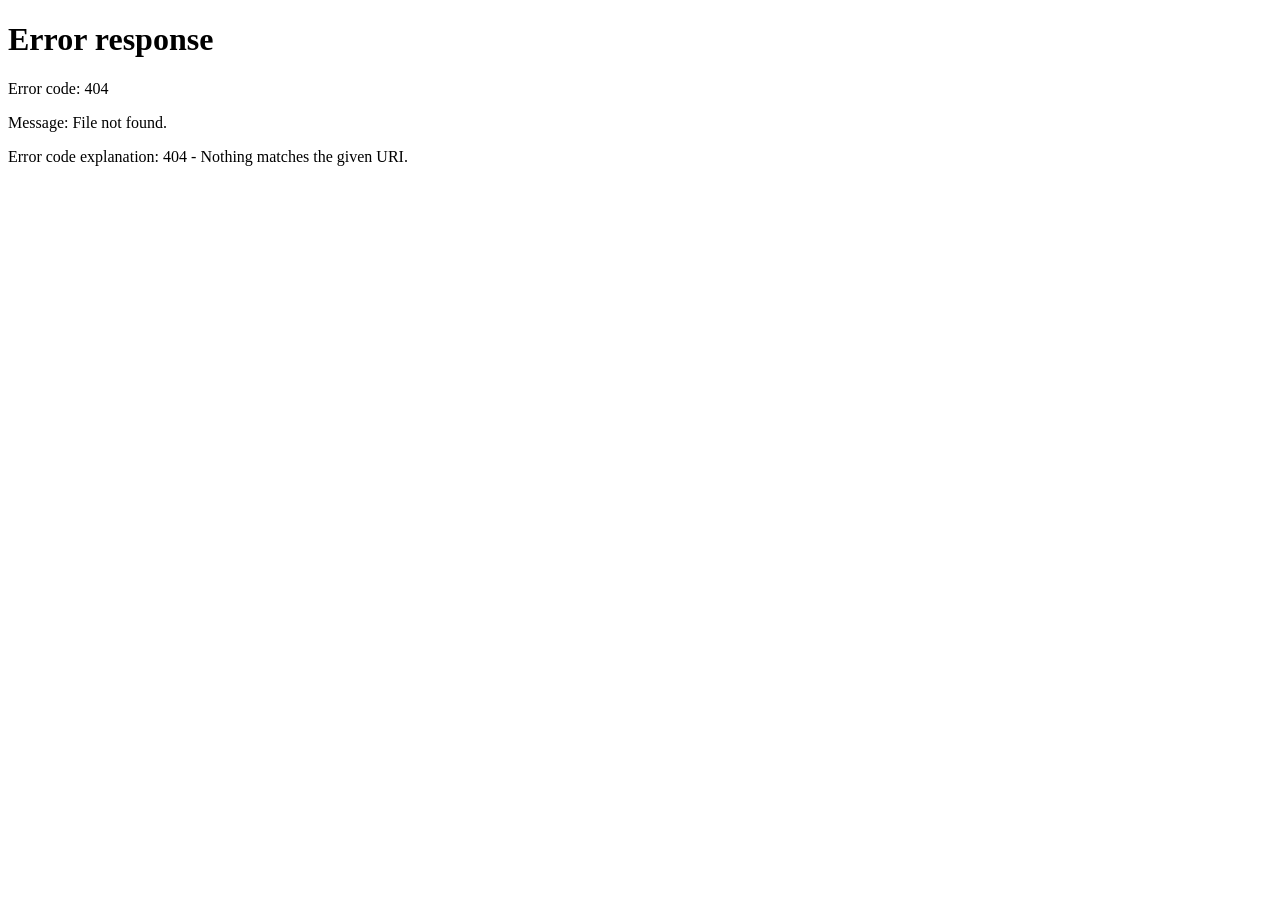
==== commit 7a599c3d: "Restore dog login artwork and keep synced pet tables" ====
--- a/wwwroot/index.html
+++ b/wwwroot/index.html
@@ -1,58 +1,7 @@
-<!doctype html>
-<html lang="zh-CN">
-<head>
-<meta charset="utf-8">
-<meta name="viewport" content="width=device-width,initial-scale=1">
-<title>PetCare Pro</title>
-<style>
-:root{--navy:#0f172a;--blue:#2563eb;--blue2:#1d4ed8;--bg:#f6f8fc;--line:#e2e8f0;--muted:#64748b;--text:#0f172a;--white:#fff;--danger:#dc2626}
-*{box-sizing:border-box}body{margin:0;font-family:Inter,"PingFang SC","Microsoft YaHei",sans-serif;background:var(--bg);color:var(--text)}button,input,select{font:inherit}.hidden{display:none!important}.login{min-height:100vh;display:grid;grid-template-columns:1.05fr .95fr;background:linear-gradient(135deg,#0b1220,#172554)}.hero{padding:8vw;color:#fff;display:flex;flex-direction:column;justify-content:center}.hero h1{font-size:clamp(36px,5vw,66px);line-height:1.08;margin:18px 0}.hero p{max-width:620px;color:#cbd5e1;font-size:18px;line-height:1.8}.kicker{font-size:12px;letter-spacing:2px;color:#93c5fd}.login-side{display:grid;place-items:center;padding:28px}.card-login{width:min(460px,94vw);background:#fff;border-radius:20px;padding:34px;box-shadow:0 30px 80px #0004}.brand{display:flex;align-items:center;gap:12px;font-size:21px;font-weight:800}.brandmark{width:42px;height:42px;display:grid;place-items:center;border-radius:12px;background:#dbeafe}.field{display:grid;gap:7px;margin-top:15px}.field label{font-size:13px;font-weight:700;color:#334155}.field input,.field select{width:100%;border:1px solid #cbd5e1;border-radius:10px;padding:12px 13px;background:#fff;outline:none}.field input:focus,.field select:focus{border-color:#2563eb;box-shadow:0 0 0 3px #2563eb18}.btn{border:0;border-radius:10px;padding:10px 14px;cursor:pointer;font-weight:700}.primary{background:var(--blue);color:white}.primary:hover{background:var(--blue2)}.secondary{background:#eef2f7;color:#334155}.danger{background:#fee2e2;color:#b91c1c}.login-actions{display:flex;gap:10px;margin-top:22px}.msg{margin-top:14px;color:#b91c1c;font-size:14px}.shell{display:grid;grid-template-columns:250px 1fr;min-height:100vh}.side{background:var(--navy);color:white;padding:22px 16px;position:sticky;top:0;height:100vh}.side .brand{padding:0 8px 22px;border-bottom:1px solid #ffffff14}.nav{display:grid;gap:6px;margin-top:22px}.nav button{border:0;background:transparent;color:#cbd5e1;text-align:left;padding:12px 14px;border-radius:10px;cursor:pointer}.nav button.active,.nav button:hover{background:#2563eb;color:white}.main{min-width:0}.topbar{height:76px;background:white;border-bottom:1px solid var(--line);display:flex;align-items:center;justify-content:space-between;padding:0 28px;position:sticky;top:0;z-index:5}.topbar h1{font-size:22px;margin:0}.topbar small{color:var(--muted)}.content{padding:26px}.stats{display:grid;grid-template-columns:repeat(4,1fr);gap:16px}.stat,.panel{background:white;border:1px solid #e6eaf0;border-radius:14px;box-shadow:0 4px 14px #0f172a0b}.stat{padding:22px}.stat b{font-size:30px;display:block;margin-top:8px}.panel{padding:20px;margin-top:18px}.toolbar{display:flex;gap:10px;justify-content:space-between;align-items:center;margin-bottom:16px}.toolbar .left{display:flex;gap:10px;align-items:center;flex-wrap:wrap}.search{border:1px solid #dbe2ea;border-radius:9px;padding:10px 12px;width:min(320px,52vw)}table{width:100%;border-collapse:collapse}th,td{padding:13px 10px;border-bottom:1px solid #edf0f4;text-align:left;font-size:14px}th{color:#475569;background:#f8fafc}.actions{display:flex;gap:7px}.empty{text-align:center;color:#94a3b8;padding:32px}.modal-bg{position:fixed;inset:0;background:#0f172a88;display:grid;place-items:center;padding:20px;z-index:20}.modal{width:min(650px,96vw);max-height:90vh;overflow:auto;background:#fff;border-radius:16px;padding:22px}.modal h3{margin:0 0 6px}.modal-sub{color:#64748b;font-size:13px;margin-bottom:14px}.grid2{display:grid;grid-template-columns:1fr 1fr;gap:12px}.modal-actions{display:flex;justify-content:flex-end;gap:9px;margin-top:20px}.hamb{display:none}.badge{display:inline-flex;align-items:center;padding:4px 8px;border-radius:999px;background:#eff6ff;color:#1d4ed8;font-size:12px;font-weight:700}.pet-preview{margin-top:10px;border:1px solid #dbeafe;background:#f8fbff;border-radius:12px;padding:14px}.pet-preview strong{font-size:16px}.pet-preview small{display:block;color:#64748b;margin-top:5px;line-height:1.7}.section-title{display:flex;justify-content:space-between;align-items:center;gap:12px;margin-bottom:14px}.section-title h3{margin:0}.muted{color:#64748b;font-size:13px}
-@media(max-width:900px){.login{grid-template-columns:1fr}.hero{display:none}.shell{grid-template-columns:1fr}.side{position:fixed;left:-260px;z-index:15;width:250px;transition:.2s}.side.open{left:0}.hamb{display:inline-flex}.stats{grid-template-columns:1fr 1fr}.content{padding:16px}.topbar{padding:0 16px}.toolbar{align-items:flex-start;flex-direction:column}.toolbar .left{width:100%}.search{width:100%}.panel{overflow:auto}}
-@media(max-width:560px){.stats,.grid2{grid-template-columns:1fr}.login-side{padding:14px}.card-login{padding:24px}th,td{white-space:nowrap}}
-</style>
-</head>
-<body>
-<div id="login" class="login"><section class="hero"><span class="kicker">PETCARE BUSINESS CONSOLE</span><h1>宠物门店运营<br>一站式管理</h1><p>宠物档案、客户资料、洗护、寄养与服务订单自动联动。</p></section><section class="login-side"><div class="card-login"><div class="brand"><div class="brandmark">🐾</div>PetCare Pro</div><h2>欢迎回来</h2><p style="color:#64748b">登录后进入门店业务控制台</p><div class="field"><label>用户名</label><input id="username" placeholder="例如：store_admin"></div><div class="field"><label>密码</label><input id="password" type="password" placeholder="请输入密码"></div><div class="login-actions"><button class="btn primary" onclick="doLogin()">登录</button><button class="btn secondary" onclick="registerUser()">注册账号</button></div><div id="loginMsg" class="msg"></div></div></section></div>
-<div id="app" class="shell hidden"><aside id="side" class="side"><div class="brand"><div class="brandmark">🐾</div><span>PetCare Pro</span></div><nav id="nav" class="nav"></nav></aside><main class="main"><header class="topbar"><div style="display:flex;align-items:center;gap:12px"><button class="btn secondary hamb" onclick="side.classList.toggle('open')">☰</button><div><h1 id="pageTitle">运营概览</h1><small id="pageSub">查看门店核心业务数据</small></div></div><div style="display:flex;align-items:center;gap:10px"><span id="who" style="font-weight:700"></span><button class="btn secondary" onclick="logout()">退出</button></div></header><section id="content" class="content"></section></main></div>
-<div id="modal" class="modal-bg hidden" onclick="if(event.target===this)closeModal()"><div class="modal"><h3 id="modalTitle"></h3><div id="modalSub" class="modal-sub"></div><div id="modalBody"></div><div class="modal-actions"><button class="btn secondary" onclick="closeModal()">取消</button><button class="btn primary" id="modalSave">保存</button></div></div></div>
-<script>
-const navItems=[['dashboard','运营概览'],['pet','宠物管理'],['customer','客户管理'],['wash','洗护管理'],['boarding','寄养管理'],['order','服务订单']];
-let current='dashboard',cache=[],pets=[];
-const esc=s=>String(s??'').replace(/[&<>"']/g,m=>({'&':'&amp;','<':'&lt;','>':'&gt;','"':'&quot;',"'":'&#39;'}[m]));
-async function api(url,opt={}){const r=await fetch(url,{credentials:'include',headers:{'Content-Type':'application/json',...(opt.headers||{})},...opt});if(r.status===401){showLogin();throw Error('请重新登录')}if(!r.ok)throw Error((await r.text()).replace(/^"|"$/g,'')||'操作失败');const t=await r.text();return t?JSON.parse(t):null}
-async function refreshPets(){pets=await api('/api/pets')}
-async function boot(){try{const me=await api('/api/auth/me');who.textContent=me.name;showApp();renderNav();await refreshPets();await go('dashboard')}catch{showLogin()}}
-function showLogin(){login.classList.remove('hidden');app.classList.add('hidden')}function showApp(){login.classList.add('hidden');app.classList.remove('hidden')}
-async function doLogin(){loginMsg.textContent='';try{const r=await api('/api/auth/login',{method:'POST',body:JSON.stringify({name:username.value,password:password.value})});who.textContent=r.name;showApp();renderNav();await refreshPets();await go('dashboard')}catch{loginMsg.style.color='#b91c1c';loginMsg.textContent='用户名或密码错误'}}
-async function registerUser(){loginMsg.textContent='';try{await api('/api/auth/register',{method:'POST',body:JSON.stringify({name:username.value,password:password.value})});loginMsg.style.color='#15803d';loginMsg.textContent='注册成功，请点击登录'}catch(e){loginMsg.style.color='#b91c1c';loginMsg.textContent=e.message}}
-async function logout(){await fetch('/api/auth/logout',{method:'POST',credentials:'include'});showLogin()}
-function renderNav(){nav.innerHTML=navItems.map(([k,l])=>`<button class="${current===k?'active':''}" onclick="go('${k}')">${l}</button>`).join('')}
-async function go(k){current=k;side.classList.remove('open');renderNav();if(k==='dashboard'){pageTitle.textContent='运营概览';pageSub.textContent='查看门店核心业务数据';const d=await api('/api/dashboard');content.innerHTML=`<div class="stats">${[['宠物档案',d.pets],['客户数量',d.customers],['寄养中',d.boardings],['服务订单',d.orders]].map(x=>`<div class="stat"><span style="color:#64748b">${x[0]}</span><b>${x[1]}</b></div>`).join('')}</div><div class="panel"><h3>业务联动</h3><p class="muted">宠物管理中的宠物会同步到洗护和寄养页面；新增洗护或寄养后自动生成服务订单。</p></div>`;return}if(k==='pet'){pageTitle.textContent='宠物管理';pageSub.textContent='维护宠物档案';cache=await api('/api/pets');pets=cache;renderPetTable();return}if(k==='wash'){pageTitle.textContent='洗护管理';pageSub.textContent='从宠物档案中选择宠物添加洗护';await refreshPets();cache=await api('/api/washes');renderServicePage('wash');return}if(k==='boarding'){pageTitle.textContent='寄养管理';pageSub.textContent='从宠物档案中选择宠物添加寄养';await refreshPets();cache=await api('/api/boardings');renderServicePage('boarding');return}if(k==='customer'){pageTitle.textContent='客户管理';pageSub.textContent='维护客户资料并关联宠物';await refreshPets();cache=await api('/api/customers');renderCustomerTable();return}if(k==='order'){pageTitle.textContent='服务订单';pageSub.textContent='统一管理服务订单';cache=await api('/api/orders');renderOrderTable();return}}
-function servicePetCols(){return [['id','宠物编号'],['name','宠物名称'],['breed','品种'],['gender','性别'],['age','年龄'],['weight','体重(kg)']]}
-function renderServicePage(kind){const cols=kind==='wash'?[['id','编号'],['petName','宠物'],['name','洗护项目'],['price','价格'],['time','预计时长']]:[['id','编号'],['petName','宠物'],['startDate','开始时间'],['endDate','结束时间'],['pricePerDay','每日价格'],['status','状态']];content.innerHTML=`<div class="panel"><div class="section-title"><div><h3>宠物列表</h3><div class="muted">这里同步显示“宠物管理”中所有已添加的宠物，可通过编号、名称、品种搜索。</div></div><span class="badge">共 ${pets.length} 只</span></div><div class="toolbar"><div class="left"><input id="servicePetSearch" class="search" placeholder="搜索宠物编号 / 名称 / 品种" oninput="filterServicePets('${kind}')"></div></div><div id="servicePetTable"></div></div><div class="panel"><div class="section-title"><div><h3>${kind==='wash'?'已有洗护记录':'已有寄养记录'}</h3><div class="muted">服务记录单独保留在这里。</div></div><span class="badge">${cache.length} 条</span></div><div class="toolbar"><div class="left"><input id="recordSearch" class="search" placeholder="搜索已有服务记录" oninput="filterRecords('${kind}')"><button class="btn secondary" onclick="openService('${kind}')">＋ 手动新增</button></div></div><div id="tableWrap"></div></div>`;drawServicePets(pets,kind);drawTable(cache,cols,kind)}
-function drawServicePets(list,kind){const cols=servicePetCols(),actionText=kind==='wash'?'＋ 添加洗护':'＋ 添加寄养';servicePetTable.innerHTML=list.length?`<table><thead><tr>${cols.map(c=>`<th>${c[1]}</th>`).join('')}<th>操作</th></tr></thead><tbody>${list.map(p=>`<tr>${cols.map(c=>`<td>${esc(p[c[0]]??'')}</td>`).join('')}<td><button class="btn primary" onclick="openService('${kind}','${esc(p.id)}')">${actionText}</button></td></tr>`).join('')}</tbody></table>`:`<div class="empty">没有找到宠物</div>`}
-function filterServicePets(kind){const q=servicePetSearch.value.trim().toLowerCase();const list=!q?pets:pets.filter(p=>[p.id,p.name,p.breed,p.gender,p.age,p.weight].some(v=>String(v??'').toLowerCase().includes(q)));drawServicePets(list,kind)}
-function filterRecords(kind){const q=recordSearch.value.toLowerCase();const cols=kind==='wash'?[['id','编号'],['petName','宠物'],['name','洗护项目'],['price','价格'],['time','预计时长']]:[['id','编号'],['petName','宠物'],['startDate','开始时间'],['endDate','结束时间'],['pricePerDay','每日价格'],['status','状态']];drawTable(cache.filter(x=>JSON.stringify(x).toLowerCase().includes(q)),cols,kind)}
-function renderPetTable(){const cols=[['id','编号'],['name','名称'],['age','年龄'],['breed','品种'],['gender','性别'],['weight','体重(kg)']];content.innerHTML=`<div class="panel"><div class="toolbar"><div class="left"><input id="petListSearch" class="search" placeholder="搜索宠物" oninput="filterPetList()"><button class="btn primary" onclick="openPet()">＋ 新增宠物</button></div><span class="muted">共 ${cache.length} 只</span></div><div id="tableWrap"></div></div>`;drawTable(cache,cols,'pet')}
-function filterPetList(){const q=petListSearch.value.toLowerCase();drawTable(cache.filter(x=>JSON.stringify(x).toLowerCase().includes(q)),[['id','编号'],['name','名称'],['age','年龄'],['breed','品种'],['gender','性别'],['weight','体重(kg)']],'pet')}
-function renderCustomerTable(){const cols=[['id','编号'],['name','姓名'],['phone','电话'],['petId','宠物编号'],['petName','宠物名称'],['address','地址']];content.innerHTML=`<div class="panel"><div class="toolbar"><div class="left"><input id="customerSearch" class="search" placeholder="搜索客户或宠物" oninput="filterCustomer()"><button class="btn primary" onclick="openCustomer()">＋ 新增客户</button></div><span class="muted">共 ${cache.length} 条</span></div><div id="tableWrap"></div></div>`;drawTable(cache,cols,'customer')}
-function filterCustomer(){const q=customerSearch.value.toLowerCase();drawTable(cache.filter(x=>JSON.stringify(x).toLowerCase().includes(q)),[['id','编号'],['name','姓名'],['phone','电话'],['petId','宠物编号'],['petName','宠物名称'],['address','地址']],'customer')}
-function renderOrderTable(){const cols=[['id','订单编号'],['petName','宠物'],['serviceType','服务类型'],['price','金额'],['createTime','创建时间'],['status','状态']];content.innerHTML=`<div class="panel"><div class="toolbar"><div class="left"><input id="orderSearch" class="search" placeholder="搜索订单" oninput="filterOrder()"><button class="btn primary" onclick="openOrder()">＋ 新增订单</button></div><span class="muted">共 ${cache.length} 条</span></div><div id="tableWrap"></div></div>`;drawTable(cache,cols,'order')}
-function filterOrder(){const q=orderSearch.value.toLowerCase();drawTable(cache.filter(x=>JSON.stringify(x).toLowerCase().includes(q)),[['id','订单编号'],['petName','宠物'],['serviceType','服务类型'],['price','金额'],['createTime','创建时间'],['status','状态']],'order')}
-function drawTable(list,cols,kind){tableWrap.innerHTML=list.length?`<table><thead><tr>${cols.map(c=>`<th>${c[1]}</th>`).join('')}<th>操作</th></tr></thead><tbody>${list.map(x=>`<tr>${cols.map(c=>`<td>${esc(x[c[0]]??'')}</td>`).join('')}<td class="actions"><button class="btn secondary" onclick='editRow("${kind}",${JSON.stringify(x).replace(/'/g,"&#39;")})'>编辑</button><button class="btn danger" onclick="removeRow('${kind}','${esc(x.id)}')">删除</button></td></tr>`).join('')}</tbody></table>`:`<div class="empty">暂无记录</div>`}
-function petSelect(value=''){return `<select data-k="petId"><option value="">请选择宠物</option>${pets.map(p=>`<option value="${esc(p.id)}" ${p.id===value?'selected':''}>${esc(p.name)}（${esc(p.id)} · ${esc(p.breed||'未填品种')}）</option>`).join('')}</select>`}
-function fld(label,key,value='',type='text',placeholder=''){return `<div class="field"><label>${label}</label><input data-k="${key}" type="${type}" value="${esc(value)}" placeholder="${esc(placeholder)}"></div>`}
-function getData(){const d={};modalBody.querySelectorAll('[data-k]').forEach(i=>d[i.dataset.k]=i.value);return d}
-function openPet(data=null){modal.classList.remove('hidden');modalTitle.textContent=data?'编辑宠物档案':'新增宠物档案';modalSub.textContent='保存后会自动同步给洗护、寄养和客户关联使用';modalBody.innerHTML=`<div class="grid2">${fld('宠物编号','id',data?.id||'','text','例如：PET001')}${fld('宠物名称','name',data?.name||'','text','例如：豆豆')}${fld('年龄','age',data?.age??'','number','例如：3')}<div class="field"><label>品种</label><input data-k="breed" list="breedList" value="${esc(data?.breed||'')}" placeholder="选择常用品种或自己输入"><datalist id="breedList"><option>泰迪</option><option>比熊</option><option>金毛</option><option>拉布拉多</option><option>柯基</option><option>柴犬</option><option>博美</option><option>边牧</option><option>英短</option><option>美短</option><option>布偶</option><option>中华田园猫</option></datalist></div><div class="field"><label>性别</label><select data-k="gender"><option value="">请选择公母</option><option ${data?.gender==='公'?'selected':''}>公</option><option ${data?.gender==='母'?'selected':''}>母</option><option ${data?.gender==='未知'?'selected':''}>未知</option></select></div>${fld('体重(kg)','weight',data?.weight??'','number','例如：6.5')}</div>`;if(data)modalBody.querySelector('[data-k="id"]').disabled=true;modalSave.onclick=async()=>{const d=getData();await api(data?`/api/pets/${encodeURIComponent(data.id)}`:'/api/pets',{method:data?'PUT':'POST',body:JSON.stringify(d)});closeModal();await go('pet')}}
-function openService(kind,petId='',data=null){modal.classList.remove('hidden');modalTitle.textContent=kind==='wash'?(data?'编辑洗护记录':'新增洗护项目'):(data?'编辑寄养记录':'新增寄养记录');modalSub.textContent='宠物来源于宠物管理，保存后会自动生成服务订单';if(kind==='wash'){modalBody.innerHTML=`<div class="grid2">${fld('洗护编号','id',data?.id||'','text','例如：W001')}<div class="field"><label>宠物</label>${petSelect(data?.petId||petId)}</div>${fld('洗护项目','name',data?.name||'','text','例如：基础洗护')}${fld('价格','price',data?.price??'','number','例如：88')}${fld('预计时长','time',data?.time||'','text','例如：60分钟')}</div>`}else{modalBody.innerHTML=`<div class="grid2">${fld('寄养编号','id',data?.id||'','text','例如：B001')}<div class="field"><label>宠物</label>${petSelect(data?.petId||petId)}</div>${fld('开始时间','startDate',data?.startDate||'','datetime-local')}${fld('结束时间','endDate',data?.endDate||'','datetime-local')}${fld('每日价格','pricePerDay',data?.pricePerDay??'','number','例如：120')}<div class="field"><label>状态</label><select data-k="status"><option ${data?.status==='预约中'?'selected':''}>预约中</option><option ${data?.status==='寄养中'?'selected':''}>寄养中</option><option ${data?.status==='已完成'?'selected':''}>已完成</option></select></div></div>`}if(data)modalBody.querySelector('[data-k="id"]').disabled=true;modalSave.onclick=async()=>{const d=getData();const u=kind==='wash'?'/api/washes':'/api/boardings';await api(data?`${u}/${encodeURIComponent(data.id)}`:u,{method:data?'PUT':'POST',body:JSON.stringify(d)});closeModal();await go(kind)}}
-function petPreviewHtml(p){return p?`<div class="pet-preview"><strong>🐾 ${esc(p.name)} <span class="badge">${esc(p.id)}</span></strong><small>品种：${esc(p.breed||'未填写')}　性别：${esc(p.gender||'未填写')}<br>年龄：${esc(p.age??'未填写')}　体重：${esc(p.weight??'未填写')} kg</small></div>`:`<div class="pet-preview" style="border-color:#fecaca;background:#fff7f7"><small style="color:#b91c1c">没有找到这个宠物编号</small></div>`}
-function updateCustomerPetPreview(){const el=modalBody.querySelector('[data-k="petId"]');const box=document.getElementById('customerPetPreview');if(!el||!box)return;const id=el.value.trim().toLowerCase();if(!id){box.innerHTML='<div class="pet-preview"><small>输入宠物编号后，这里会显示对应宠物的小卡片</small></div>';return}const p=pets.find(x=>String(x.id).toLowerCase()===id);box.innerHTML=petPreviewHtml(p)}
-function openCustomer(data=null){modal.classList.remove('hidden');modalTitle.textContent=data?'编辑客户':'新增客户';modalSub.textContent='填写宠物编号后，会立即显示对应宠物档案卡片';modalBody.innerHTML=`<div class="grid2">${fld('客户编号','id',data?.id||'','text','例如：C001')}${fld('客户姓名','name',data?.name||'','text','例如：张先生')}${fld('电话','phone',data?.phone||'','text','请输入联系电话')}${fld('地址','address',data?.address||'','text','请输入地址')}<div class="field" style="grid-column:1/-1"><label>宠物编号</label><input data-k="petId" value="${esc(data?.petId||'')}" placeholder="例如：PET001" oninput="updateCustomerPetPreview()"><div id="customerPetPreview"></div></div></div>`;if(data)modalBody.querySelector('[data-k="id"]').disabled=true;updateCustomerPetPreview();modalSave.onclick=async()=>{const d=getData();await api(data?`/api/customers/${encodeURIComponent(data.id)}`:'/api/customers',{method:data?'PUT':'POST',body:JSON.stringify(d)});closeModal();await go('customer')}}
-function openOrder(data=null){modal.classList.remove('hidden');modalTitle.textContent=data?'编辑订单':'新增订单';modalSub.textContent='';modalBody.innerHTML=`<div class="grid2">${fld('订单编号','id',data?.id||'','text','例如：O001')}<div class="field"><label>宠物</label>${petSelect(data?.petId||'')}</div>${fld('服务类型','serviceType',data?.serviceType||'','text','例如：美容')}${fld('金额','price',data?.price??'','number','例如：100')}${fld('创建时间','createTime',data?.createTime||'','datetime-local')}<div class="field"><label>状态</label><select data-k="status"><option ${data?.status==='待完成'?'selected':''}>待完成</option><option ${data?.status==='进行中'?'selected':''}>进行中</option><option ${data?.status==='已完成'?'selected':''}>已完成</option></select></div></div>`;if(data)modalBody.querySelector('[data-k="id"]').disabled=true;modalSave.onclick=async()=>{const d=getData();await api(data?`/api/orders/${encodeURIComponent(data.id)}`:'/api/orders',{method:data?'PUT':'POST',body:JSON.stringify(d)});closeModal();await go('order')}}
-function editRow(kind,data){if(kind==='pet')openPet(data);else if(kind==='wash'||kind==='boarding')openService(kind,'',data);else if(kind==='customer')openCustomer(data);else openOrder(data)}
-async function removeRow(kind,id){if(!confirm('确定删除这条记录吗？'))return;const u={pet:'/api/pets',wash:'/api/washes',boarding:'/api/boardings',customer:'/api/customers',order:'/api/orders'}[kind];await api(`${u}/${encodeURIComponent(id)}`,{method:'DELETE'});await go(kind)}
-function closeModal(){modal.classList.add('hidden')}
-boot();
-</script>
-</body>
-</html>+<!doctype html><html lang="zh-CN"><head><meta charset="utf-8"><meta name="viewport" content="width=device-width,initial-scale=1"><title>PetCare Pro</title></head><body><script>
+fetch('/app.html?v=20260929-1',{cache:'no-store'}).then(r=>r.text()).then(html=>{
+  html=html.replace('</style>','.login-dog{width:210px;max-width:72%;display:block;margin:0 0 20px;border-radius:24px;box-shadow:0 18px 45px #0003;background:white;padding:8px}.hero{overflow:hidden}@media(max-width:900px){.login-dog{display:none}}</style>');
+  html=html.replace('<section class="hero">','<section class="hero"><img class="login-dog" src="/login-dog.jpg" alt="PetCare 登录小狗">');
+  document.open();document.write(html);document.close();
+}).catch(()=>{document.body.innerHTML='<p style="font-family:sans-serif;padding:30px">页面加载失败，请刷新重试。</p>'});
+</script></body></html>
